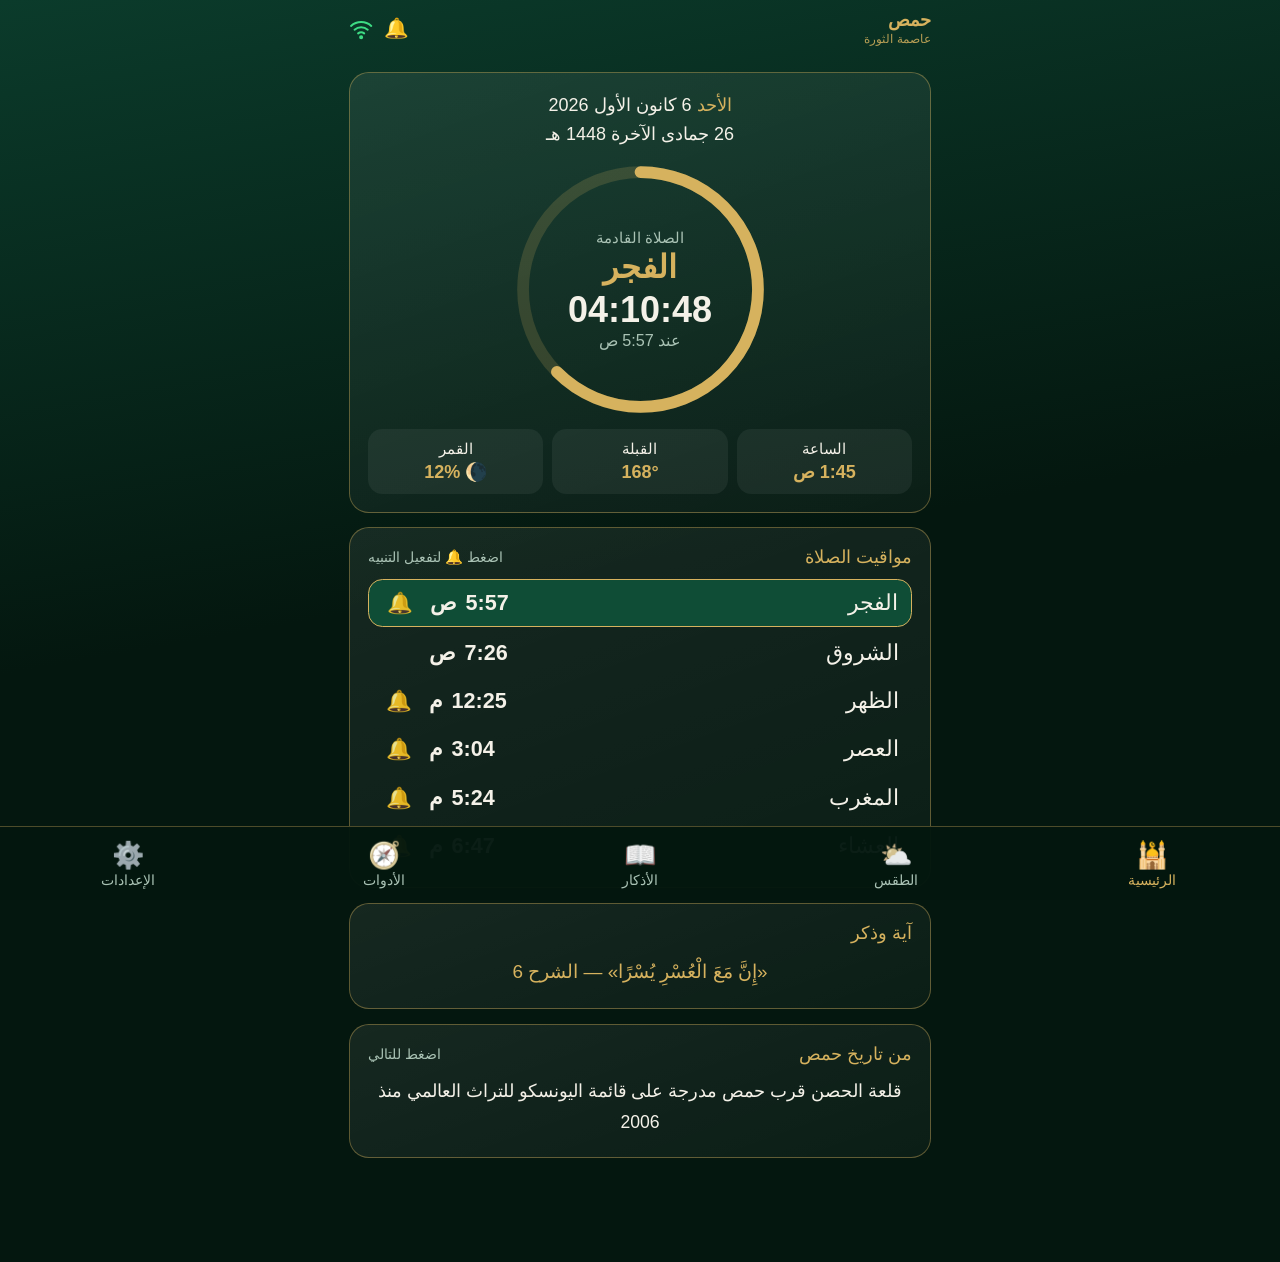
==== index.html @ 890bbd37 "3.3.0: update.json and web version label [skip ci]" ====
<!DOCTYPE html>
<html lang="ar" dir="rtl">
<head>
<meta charset="utf-8">
<meta name="viewport" content="width=device-width, initial-scale=1, maximum-scale=1, user-scalable=no">
<title>مواقيت الصلاة سوريا</title>
<script>(function(){try{var s=null;try{if(window.App)s=App.get()}catch(e){}if(!s||s==="{}")s=localStorage.getItem("cfg");var o=s?JSON.parse(s):{},r=document.documentElement;if(o.th==="light")r.setAttribute("data-th","light");if(o.fs)r.style.setProperty("--fs",o.fs/100)}catch(e){}})()</script>
<style>

@font-face{font-family:"GoogleSans";font-style:normal;font-weight:100;font-display:block;src:url("fonts/GoogleSans-Regular.woff2") format("woff2"),url("fonts/GoogleSans-Regular.ttf") format("truetype")}
@font-face{font-family:"GoogleSans";font-style:normal;font-weight:200;font-display:block;src:url("fonts/GoogleSans-Bold.woff2") format("woff2"),url("fonts/GoogleSans-Bold.ttf") format("truetype")}
:root{--gold:#d6b25e;--red:#ce1126;--w:#f4f1e8;--mut:#a9c2b4;--g:#0f4d36;color-scheme:dark;
 --gr:214,178,94;--mr:169,194,180;--ov:255,255,255;--ong:#04170f;--warn:#ff9a8a;
 --bg0:#04170f;--bgi:linear-gradient(170deg,#0b3b2b,#04170f 60%);
 --cardbg:linear-gradient(160deg,rgba(255,255,255,.075),rgba(255,255,255,.03));
 --bar:rgba(4,23,15,.97);--selbg:#0b3b2b;--spcbg:linear-gradient(160deg,#0f4d36,#04170f);
 --tsb:radial-gradient(circle,#15664a,#0f4d36);--tsba:radial-gradient(circle,#1b7a58,#15664a);--tsbc:#f4f1e8}
/* الوضع النهاري: ألوان فاتحة وزاهية */
:root[data-th="light"]{--gold:#a46a00;--w:#173a2c;--mut:#4c6b5c;--g:#c9efd9;color-scheme:light;
 --gr:164,106,0;--mr:76,107,92;--ov:23,110,70;--ong:#fff;--warn:#c0392b;
 --bg0:#f1fbf5;--bgi:linear-gradient(170deg,#d9f4e5,#fff7e0 70%);
 --cardbg:linear-gradient(160deg,#ffffff,#f1fbf5);
 --bar:rgba(255,255,255,.97);--selbg:#ffffff;--spcbg:linear-gradient(160deg,#ffffff,#e2f6ea);
 --tsb:radial-gradient(circle,#34b583,#1f9468);--tsba:radial-gradient(circle,#3fc790,#34b583);--tsbc:#fff}
:root[data-th="light"] .card{box-shadow:0 2px 10px rgba(23,90,60,.1)}
:root[data-th="light"] .card::before{opacity:.08}
:root[data-th="light"] .sw i:after{box-shadow:0 1px 3px rgba(0,0,0,.3)}
:root[data-th="light"] .p.on{border-color:rgba(var(--gr),.7)}
*{box-sizing:border-box;margin:0;padding:0;-webkit-tap-highlight-color:transparent}
html{font-size:calc(clamp(14px,4.1vw,18px)*var(--fs,1))}
body{min-height:100vh;color:var(--w);font-family:"GoogleSans","Noto Naskh Arabic","Noto Sans Arabic",Roboto,Arial,sans-serif;font-variant-ligatures:normal;text-rendering:optimizeLegibility;background:var(--bg0) var(--bgi) fixed;-webkit-user-select:none;user-select:none}
button,select{font:inherit;color:inherit}
#app{padding:0 .85rem 5.8rem;max-width:34rem;margin:0 auto}
.tab{display:none}.tab.on{display:block}
.top{position:relative;display:flex;align-items:center;justify-content:space-between;height:3.2rem}
.top h1{font-size:1.15rem;color:var(--gold);font-weight:700}
#cty{display:flex;flex-direction:column;line-height:1.1;font-size:1rem}#cty small{font-size:.68rem;font-weight:400;opacity:.85;margin-top:.1rem}
.top .ic{display:flex;align-items:center;gap:.6rem;font-size:1.1rem}
#eg{position:absolute;left:50%;top:.45rem;height:2.2rem;transform:translateX(-50%);opacity:.65}
#nw{width:1.35rem;height:1.35rem;color:#3ddc84;fill:none;stroke:currentColor;stroke-width:2;stroke-linecap:round}
#nw.off{color:#e04b4b}#sl{display:none}#nw.off #sl{display:block}
.card{position:relative;overflow:hidden;background:var(--cardbg);border:1px solid rgba(var(--gr),.4);border-radius:1.1rem;padding:1rem;margin-top:.8rem}
.card::before{content:"";position:absolute;inset:0;background:center/auto 100% no-repeat;pointer-events:none;opacity:.12}
.card>*{position:relative}
.bt::before{background-image:url(tower.webp);background-position:right bottom}
.bm::before{background-image:url(mosque.webp);background-size:contain;opacity:.1}
.bp::before{background-image:url(map.webp);opacity:.1}
.h{font-size:1.02rem;color:var(--gold);margin-bottom:.6rem;display:flex;justify-content:space-between;align-items:center}
.h small{color:var(--mut);font-size:.8rem}
.mut{color:var(--mut)}
/* حركة: انتقال ناعم بين التبويبات + نبضة الحلقة قرب الأذان */
.tab.on{animation:tabin .28s ease-out}
@keyframes tabin{from{opacity:0;transform:translateY(8px)}to{opacity:1;transform:none}}
.ring .pg{transition:stroke-dashoffset 1s linear,stroke .4s}
.ring.soon svg{animation:rpulse 2.4s ease-in-out infinite}
.ring.soon.fast svg{animation-duration:1s}
.ring.soon .rc .c{animation:cpulse 2.4s ease-in-out infinite}
.ring.soon.fast .rc .c{animation-duration:1s}
@keyframes rpulse{0%,100%{filter:drop-shadow(0 0 0 rgba(var(--gr),0))}50%{filter:drop-shadow(0 0 9px rgba(var(--gr),.75))}}
@keyframes cpulse{0%,100%{transform:scale(1)}50%{transform:scale(1.045)}}
@media (prefers-reduced-motion:reduce){.tab.on,.ring.soon svg,.ring.soon .rc .c{animation:none}.ring .pg{transition:none}}
/* hero */
.dt{text-align:center;font-size:1rem;line-height:1.6}.dt span{color:var(--gold)}
.ring{position:relative;width:14.5rem;height:14.5rem;margin:.6rem auto .2rem}
.ring svg{width:100%;height:100%;transform:rotate(-90deg)}
.ring circle{fill:none;stroke-width:9}
.ring .tr{stroke:rgba(var(--gr),.18)}.ring .pg{stroke:var(--gold);stroke-linecap:round}
.rc{position:absolute;inset:0;display:flex;flex-direction:column;align-items:center;justify-content:center;text-align:center}
.rc .l{font-size:.85rem;color:var(--mut)}.rc .n{font-size:1.75rem;color:var(--gold);font-weight:700;line-height:1.3}
.rc .c{font-size:2rem;font-weight:700;direction:ltr;line-height:1.2}.rc .t{font-size:.9rem;color:var(--mut)}
.rnote{display:none;text-align:center;color:var(--warn);font-size:.95rem;margin:.1rem 0 .4rem;line-height:1.6}
.chips{display:flex;gap:.5rem;margin-top:.5rem}
.chip{flex:1;text-align:center;background:rgba(var(--ov),.06);border-radius:.8rem;padding:.5rem .2rem;font-size:.85rem;line-height:1.4}
.chip b{display:block;font-size:1rem;color:var(--gold)}
/* prayers */
.p{display:flex;align-items:center;justify-content:space-between;padding:.55rem .7rem;border-radius:.8rem;font-size:1.2rem}
.p+.p{margin-top:.15rem}
.p.on{background:var(--g);border:1px solid var(--gold)}
.p.sel{box-shadow:inset 0 0 0 2px var(--gold);background:var(--g)}
.p .nm small{font-size:.72rem;color:var(--mut);margin-inline-start:.4rem}
.p .nm em b{font-weight:700}.p .nm em{font-style:normal;font-weight:400;font-size:.72rem;background:rgba(var(--gr),.2);color:var(--gold);border-radius:.5rem;padding:.05rem .4rem;margin-inline-start:.4rem;direction:ltr;display:inline-block}
.rt{display:flex;align-items:center;gap:.7rem}
.tm{display:flex;align-items:baseline;gap:.45rem;direction:ltr;font-weight:700}
.tm i{font-style:normal;font-weight:400;font-size:.8rem;color:var(--mut)}
.bl{background:none;border:0;font-size:1.15rem;width:2rem;opacity:.9}
.bl.off{opacity:.35;filter:grayscale(1)}
.vs{font-size:1.05rem;line-height:1.9;text-align:center;color:var(--gold)}
.fx{font-size:.98rem;line-height:1.8;text-align:center}
.btn{background:rgba(var(--gr),.16);border:1px solid rgba(var(--gr),.5);color:var(--gold);border-radius:.8rem;padding:.55rem 1rem;font-size:.95rem}
.btn:active{background:rgba(var(--gr),.35)}
.row{display:flex;gap:.5rem;flex-wrap:wrap;justify-content:center;margin-top:.6rem}
/* weather */
.wt{text-align:center}.wt .ic{font-size:3.6rem;line-height:1.1}.wt .t{font-size:3.8rem;font-weight:700;direction:ltr;line-height:1.1}.wt .d{font-size:1.3rem}
.wt .m{color:var(--mut);font-size:.95rem;line-height:1.8;margin-top:.3rem}
.fr{display:flex;align-items:center;justify-content:space-between;padding:.5rem .3rem;font-size:1.05rem}
.fr+.fr{border-top:1px solid rgba(var(--gr),.18)}
.fr u{text-decoration:none;font-size:1.5rem}.fr .hl{direction:ltr;display:flex;gap:.6rem}.fr s{text-decoration:none;color:var(--mut)}.fr .rn{font-size:.8rem;color:var(--mut);width:3rem;text-align:center}
/* tools */
.cp{position:relative;width:15rem;height:15rem;margin:.4rem auto}
.cp svg{width:100%;height:100%}
#dial,#ndl{transform-origin:100px 100px}
.tsb{display:block;margin:.5rem auto;width:11rem;height:11rem;border-radius:50%;border:2px solid var(--gold);background:var(--tsb);font-size:3.4rem;font-weight:700;color:var(--tsbc)}
.tsb:active{transform:scale(.97);background:var(--tsba)}
.chp{border:1px solid rgba(var(--gr),.4);background:rgba(var(--ov),.05);border-radius:2rem;padding:.3rem .8rem;font-size:.85rem;color:var(--mut)}
.tin{width:100%;box-sizing:border-box;background:rgba(var(--ov),.07);border:1px solid rgba(var(--gr),.5);border-radius:.8rem;padding:.6rem .8rem;color:var(--tx,inherit);font-size:1rem;font-family:inherit}
.dgrid{display:grid;grid-template-columns:1fr auto;gap:.35rem .8rem;margin-top:.6rem}.dgrid b{font-weight:600;text-align:left;direction:rtl;unicode-bidi:isolate}.dgrid .z{color:var(--mut)}
.chp.on{background:var(--gold);color:var(--ong);font-weight:700}
.ev{display:flex;justify-content:space-between;padding:.5rem 0;font-size:1rem}.ev+.ev{border-top:1px solid rgba(var(--gr),.18)}.ev b{color:var(--gold)}
/* settings */
.sr{display:flex;align-items:center;justify-content:space-between;padding:.55rem 0;font-size:1.05rem}
.sr+.sr{border-top:1px solid rgba(var(--gr),.18)}
.sr small{display:block;color:var(--mut);font-size:.75rem}
select{background:var(--selbg);border:1px solid rgba(var(--gr),.5);border-radius:.7rem;padding:.45rem .6rem;font-size:.95rem;max-width:12rem}
.sw{position:relative;width:3rem;height:1.7rem;flex:none}.sw input{display:none}
.sw i{position:absolute;inset:0;background:rgba(var(--ov),.18);border-radius:2rem;transition:background .2s}
.sw i:after{content:"";position:absolute;top:.2rem;right:.2rem;width:1.3rem;height:1.3rem;border-radius:50%;background:#fff;transition:transform .2s}
.sw input:checked+i{background:var(--g);box-shadow:0 0 0 1px var(--gold)}
.sw input:checked+i:after{transform:translateX(-1.3rem);background:var(--gold)}
.sp{display:flex;align-items:center;gap:.5rem;direction:ltr}
.sp button{width:2.5rem;height:2.5rem;border-radius:50%;border:1px solid var(--gold);background:rgba(var(--gr),.14);color:var(--gold);font-size:1.4rem;line-height:1}
.sp button:active{background:rgba(var(--gr),.4)}
.sp span{min-width:4rem;display:flex;justify-content:center;align-items:baseline;gap:.3rem;font-weight:700;font-size:1.1rem}.sp span i{font-style:normal;font-weight:700;font-size:.9rem;color:var(--mut)}
.tbtns{display:flex;gap:.4rem}.tbtns button{padding:.45rem .8rem;border-radius:.7rem;border:1px solid var(--gold);background:rgba(var(--gr),.14);color:var(--gold);font-size:.85rem;font-family:inherit}.tbtns button:active{background:rgba(var(--gr),.4)}
.sp span.z{color:var(--mut);font-weight:400}
.seg{display:flex;border:1px solid rgba(var(--gr),.5);border-radius:.7rem;overflow:hidden}
.seg button{background:none;border:0;padding:.4rem .8rem;font-size:.85rem;color:var(--mut)}
.seg button.on{background:var(--gold);color:var(--ong);font-weight:700}
.note{font-size:.78rem;color:var(--mut);line-height:1.7;margin-top:.5rem}
.lnk{color:var(--gold);text-decoration:underline;padding:.3rem .5rem;font-weight:700;font-size:.9rem}
#spm{position:fixed;top:0;left:0;right:0;bottom:0;z-index:50;background:rgba(0,0,0,.8);display:none;align-items:center;justify-content:center;padding:1rem}
#spm.on{display:flex}
.spc{position:relative;background:var(--spcbg);border:1px solid var(--gold);border-radius:1.2rem;padding:1.2rem 1rem 1rem;max-width:23rem;width:100%;text-align:center;max-height:94vh;overflow:auto}
.spc img{width:100%;border-radius:.9rem;display:block;margin:.5rem auto .8rem}
.spc p{font-size:1.1rem;line-height:1.9;color:var(--w)}
.spx{position:absolute;top:.3rem;left:.5rem;background:none;border:0;color:var(--mut);font-size:1.8rem;line-height:1;padding:.3rem .6rem}
/* adhkar */
.adr{display:flex;gap:.6rem}
.adb{flex:1;display:flex;flex-direction:column;align-items:center;gap:.2rem;padding:.85rem .3rem;border-radius:1rem;border:1px solid rgba(var(--gr),.5);background:linear-gradient(160deg,rgba(var(--gr),.2),rgba(var(--gr),.06));color:var(--gold);font-size:1.05rem;font-weight:700}
.adb b{font-size:1.9rem;font-weight:400;line-height:1.2}
.adb small{font-size:.72rem;color:var(--mut);font-weight:400}
.adb:active{background:rgba(var(--gr),.38)}
.adg{display:grid;grid-template-columns:1fr 1fr;gap:.6rem}
.adg .adb{padding:.7rem .3rem;font-size:.98rem;line-height:1.4;text-align:center}
.adg .adb b{font-size:1.6rem}
#adk{position:fixed;top:0;left:0;right:0;bottom:0;z-index:40;display:none;overflow-y:auto;-webkit-overflow-scrolling:touch;background:var(--bg0) var(--bgi) fixed}
#adk.on{display:block}
.hcg{display:grid;grid-template-columns:repeat(7,1fr);gap:.25rem;text-align:center}.hcg>span{font-size:.7rem;color:var(--mut);padding:.15rem 0}
.hcg .d{padding:.3rem 0;border-radius:.6rem;background:rgba(var(--ov),.05);position:relative}.hcg .d b{display:block;font-size:1rem}.hcg .d small{font-size:.6rem;color:var(--mut)}
.hcg .d.w{border:1px solid rgba(var(--gr),.7)}.hcg .d.v{color:var(--gold)}.hcg .d.t{background:var(--gold);color:var(--ong)}.hcg .d.t small,.hcg .d.t b{color:var(--ong)}.hcg .d.e::after{content:"";position:absolute;top:3px;left:3px;width:5px;height:5px;border-radius:50%;background:var(--gold)}.hcg .d.t.e::after{background:var(--ong)}
.hev{display:flex;justify-content:space-between;padding:.35rem 0;border-bottom:1px solid rgba(var(--gr),.15);font-size:.92rem}.hev span:last-child{color:var(--mut)}
.stp{display:flex;gap:.7rem;padding:.7rem 0;border-bottom:1px solid rgba(var(--gr),.18)}.stp>i{flex:none;font-style:normal;width:1.8rem;height:1.8rem;border-radius:50%;background:var(--gold);color:var(--ong);font-weight:700;text-align:center;line-height:1.8rem;font-size:.9rem}.stp b{display:block;color:var(--gold);margin-bottom:.2rem}.stp div{font-size:.95rem;line-height:1.9;white-space:pre-line}.stp.dq>i{display:none}
.nmg{display:grid;grid-template-columns:1fr 1fr;gap:.6rem}.nm1{position:relative;border:1px solid rgba(var(--gr),.5);border-radius:1rem;padding:1.3rem .4rem .7rem;text-align:center;background:linear-gradient(160deg,rgba(var(--gr),.24),rgba(var(--ov),.03));box-shadow:inset 0 0 0 3px rgba(var(--ov),.03)}
.nm1 i{position:absolute;top:.4rem;right:.5rem;font-style:normal;font-size:.68rem;color:var(--mut);border:1px solid rgba(var(--gr),.5);border-radius:50%;width:1.5rem;height:1.5rem;line-height:1.4rem}
.nm1 b{display:block;font-size:1.65rem;color:var(--gold);line-height:1.7;font-weight:700}.nm1 small{font-size:.74rem;color:var(--mut);line-height:1.7;display:block}
.nm1.big{grid-column:1/3;padding:1.4rem .8rem 1rem;border-color:var(--gold)}.nm1.big b{font-size:2.5rem}.nm1.big small{font-size:.85rem}.nm1.big em{display:block;font-style:normal;color:var(--gold);font-size:.78rem;margin-bottom:.2rem}
.khp{height:.7rem;border-radius:1rem;background:rgba(var(--gr),.2);overflow:hidden;margin:.5rem 0}.khp i{display:block;height:100%;background:var(--gold);transition:width .3s}
.kst{display:flex;justify-content:space-around;text-align:center;margin:.5rem 0}.kst b{display:block;font-size:1.5rem;color:var(--gold)}.kst small{color:var(--mut);font-size:.75rem}
.qdr{display:flex;align-items:center;gap:.5rem;padding:.55rem 0;border-bottom:1px solid rgba(var(--gr),.15)}.qdr>span{flex:1;font-size:1.02rem}.qdr b{min-width:3rem;text-align:center;font-size:1.4rem;color:var(--gold)}
.qdr button{border:1px solid rgba(var(--gr),.5);background:rgba(var(--gr),.14);color:var(--gold);border-radius:.7rem;padding:.35rem .7rem;font-size:.9rem}
#tl{position:fixed;top:0;left:0;right:0;bottom:0;z-index:41;display:none;overflow-y:auto;-webkit-overflow-scrolling:touch;background:var(--bg0) var(--bgi) fixed}#tl.on{display:block}#tlb{padding:0 .85rem 2rem;max-width:34rem;margin:0 auto}#tlb .card{margin-top:.4rem}#tlb #c_ts{min-height:calc(100vh - 6.5rem);display:flex;flex-direction:column}#tlb #c_ts .tsb{margin-top:auto;margin-bottom:.8rem;width:13rem;height:13rem}#tlb .card>.h{display:none}#tlb #dtd{display:inline-block}.tld{display:flex;justify-content:flex-end;margin-bottom:.5rem}
.ahd{position:sticky;top:0;z-index:3;background:var(--bar);border-bottom:1px solid rgba(var(--gr),.35)}
.ahr{display:flex;align-items:center;justify-content:space-between;height:3.2rem;max-width:34rem;margin:0 auto;padding:0 .85rem}
.ahr h1{font-size:1.15rem;color:var(--gold);font-weight:700}
.ahr .ctl{display:flex;align-items:center;gap:.5rem}
.ahr .ax{background:none;border:0;color:var(--mut);font-size:1.8rem;line-height:1;padding:.1rem .4rem}
.apb{height:3px;background:rgba(var(--gr),.18)}.apb i{display:block;height:100%;width:0;background:var(--gold);transition:width .25s}
#adi{padding:0 .85rem 2rem;max-width:34rem;margin:0 auto}
.atm{font-size:.85rem;color:var(--mut);line-height:1.8;text-align:center}
.ad .h{margin-bottom:.5rem}
.at{font-size:1.2rem;line-height:2.15;text-align:center;white-space:pre-line}
.at.q{color:var(--gold)}
.af{font-size:.82rem;color:var(--mut);line-height:1.8;text-align:center;margin-top:.7rem}
.as{font-size:.74rem;color:rgba(var(--mr),.75);text-align:center;margin-top:.2rem;line-height:1.6}
.ac{display:flex;align-items:center;justify-content:center;gap:.6rem;margin:.9rem auto 0;min-width:11rem;padding:.5rem 1.2rem;border-radius:2rem;border:1px solid var(--gold);background:rgba(var(--gr),.16);color:var(--gold);font-size:.9rem}
.ac b{font-size:1.4rem;line-height:1}
.ac:active{background:rgba(var(--gr),.4)}
.ad.done{opacity:.6}
.ad.done .ac{background:var(--g);color:var(--w);font-weight:700}
/* nav */
nav{position:fixed;bottom:0;left:0;right:0;display:flex;height:4.1rem;background:var(--bar);border-top:1px solid rgba(var(--gr),.35)}
nav button{flex:1;background:none;border:0;color:var(--mut);display:flex;flex-direction:column;align-items:center;justify-content:center;gap:.05rem;font-size:.78rem}
nav button b{font-size:1.45rem;font-weight:400;filter:grayscale(.7)}
nav button.on{color:var(--gold)}nav button.on b{filter:none}
.hcg .d.sl,.hcg .d.sl.t{background:rgba(var(--gr),.55);border:2px solid var(--gold);color:var(--w)}
.hcg .d.sl b,.hcg .d.sl.t b{color:var(--w)}.hcg .d.sl small,.hcg .d.sl.t small{color:var(--gold)}
.hcg .d.sl::before{content:"✓";position:absolute;top:1px;right:3px;font-size:.6rem;color:var(--gold)}
.hcg .d.off{opacity:.3}
.hcg .d.r:not(.t){background:rgba(52,211,153,.17);box-shadow:inset 0 0 0 1px rgba(110,231,183,.4)}
.hcg .d.r2:not(.t){background:rgba(214,178,94,.2);box-shadow:inset 0 0 0 1px rgba(214,178,94,.6)}
.hcg .d.r:not(.t) b{color:#c9f5de}.hcg .d.r:not(.t) small{color:#8fd8b3}
.hcg .d.r2:not(.t) b{color:#f1dd9f}.hcg .d.r2:not(.t) small{color:#cfb069}
.hcg .d.r.v:not(.t) b{color:var(--gold)}
:root[data-th="light"] .hcg .d.r:not(.t){background:rgba(16,150,100,.14);box-shadow:inset 0 0 0 1px rgba(16,150,100,.38)}
:root[data-th="light"] .hcg .d.r2:not(.t){background:rgba(164,106,0,.15);box-shadow:inset 0 0 0 1px rgba(164,106,0,.5)}
:root[data-th="light"] .hcg .d.r:not(.t) b{color:#0b5a3b}:root[data-th="light"] .hcg .d.r:not(.t) small{color:#2a7d5b}
:root[data-th="light"] .hcg .d.r2:not(.t) b{color:#6b4500}:root[data-th="light"] .hcg .d.r2:not(.t) small{color:#946500}
</style>
</head>
<body>
<div id="app">

<!-- الرئيسية -->
<section class="tab on" id="t0">
  <div class="top"><h1 id="cty"><span>حمص</span><small>عاصمة الثورة</small></h1><img id="eg" src="eagle.png" alt=""><div class="ic"><span id="bell">🔔</span><svg id="nw" viewBox="0 0 24 24"><path d="M2 8.8a15 15 0 0 1 20 0"/><path d="M5.5 12.5a10 10 0 0 1 13 0"/><path d="M9 16.2a5 5 0 0 1 6 0"/><circle cx="12" cy="20" r="1" fill="currentColor"/><line id="sl" x1="3" y1="3" x2="21" y2="21"/></svg></div></div>
  <div class="card bt">
    <div class="dt" id="dates"></div>
    <div class="ring"><svg viewBox="0 0 200 200"><circle class="tr" cx="100" cy="100" r="90"/><circle class="pg" id="pg" cx="100" cy="100" r="90" stroke-dasharray="565.5" stroke-dashoffset="565.5"/></svg>
      <div class="rc"><div class="l" id="rl">الصلاة القادمة</div><div class="n" id="rn">--</div><div class="c" id="rcnt">--:--:--</div><div class="t" id="rt"></div></div></div>
    <div class="chips"><div class="chip">الساعة<b id="clk">--</b></div><div class="chip">القبلة<b id="qbc">--°</b></div><div class="chip">القمر<b id="mn">--</b></div></div>
  </div>
  <div class="card bm"><div class="h"><span>مواقيت الصلاة</span><small>اضغط 🔔 لتفعيل التنبيه</small></div><div id="pl"></div></div>
  <div class="card"><div class="h"><span>آية وذكر</span></div><div class="vs" id="vs"></div></div>
  <div class="card" id="fxc"><div class="h"><span>من تاريخ حمص</span><small>اضغط للتالي</small></div><div class="fx" id="fx"></div></div>
</section>

<!-- الطقس -->
<section class="tab" id="t1">
  <div class="top"><h1 id="cty2">الطقس</h1><img src="eagle.png" alt="" style="position:absolute;left:50%;top:.45rem;height:2.2rem;transform:translateX(-50%);opacity:.65"></div>
  <div class="card bp wt">
    <div class="mut" id="wtag">جارٍ التحميل…</div><div class="ic" id="wi"></div><div class="t" id="wt"></div><div class="d" id="wd"></div><div class="m" id="wm"></div>
    <div class="row"><button class="btn" id="wr">تحديث</button></div>
  </div>
  <div class="card"><div class="h"><span>الأيام القادمة</span></div><div id="fc" class="mut" style="text-align:center">يتطلب اتصالاً بالإنترنت</div></div>
  <div class="card"><div class="h"><span>الشمس والقمر</span></div><div id="sun"></div></div>
</section>

<!-- الأذكار -->
<section class="tab" id="tadk">
  <div class="top"><h1>الأذكار</h1><img src="eagle.png" alt="" style="position:absolute;left:50%;top:.45rem;height:2.2rem;transform:translateX(-50%);opacity:.65"></div>
  <div class="card bm"><div class="h"><span>الصباح والمساء</span><small>من حصن المسلم</small></div>
    <div class="adr"><button class="adb" data-m="m"><b>☀️</b>أذكار الصباح<small>بعد الفجر حتى الشروق<h5>(يمتد حتى الزوال)</h5></small></button><button class="adb" data-m="e"><b>🌙</b>أذكار المساء<small>بعد العصر حتى الغروب <h5>(يمتد حتى منتصف الليل)</h5></small></button></div></div>
  <div class="card"><div class="h"><span>أذكار وأدعية يومية</span><small>من حصن المسلم</small></div><div class="adg" id="adg"></div></div>
</section>

<!-- الأدوات -->
<section class="tab" id="t2">
  <div class="top"><h1>الأدوات</h1><img src="eagle.png" alt="" style="position:absolute;left:50%;top:.45rem;height:2.2rem;transform:translateX(-50%);opacity:.65"></div>
  <div class="adg" id="tlg" style="margin-top:.8rem"><button class="adb" data-tl="c_qb"><b>🧭</b>بوصلة القبلة<small>اتجاه الكعبة</small></button><button class="adb" data-tl="c_ts"><b>📿</b>المسبحة<small>عدّاد التسبيح</small></button><button class="adb" data-tl="c_hc"><b>🌙</b>التقويم الهجري<small>الشهر بالتاريخين</small></button><button class="adb" data-tl="c_dt"><b>📅</b>الذهاب إلى تاريخ<small>أوقات أي يوم</small></button><button class="adb" data-tl="c_kh"><b>📖</b>ختمة القرآن<small>تتبّع وردك اليومي</small></button><button class="adb" data-tl="c_as"><b>✨</b>أسماء الله الحسنى<small>٩٩ اسماً بمعانيها</small></button><button class="adb" data-tl="c_qd"><b>🕌</b>قضاء الفوائت<small>عدّاد الصلوات الفائتة</small></button><button class="adb" data-tl="c_sq"><b>🌿</b>قضاء الصيام<small>الأيام التي عليّ قضاؤها</small></button><button class="adb" data-tl="c_hj"><b>🕋</b>الحج والعمرة<small>المناسك خطوة خطوة</small></button><button class="adb" data-tl="c_ev"><b>🗓️</b>المناسبات القادمة<small>تقريبي</small></button><button class="adb" data-tl="q" style="grid-column:1/3"><b>☪️</b>القرآن الكريم<small>قراءة من الإنترنت داخل التطبيق</small></button></div>
  <div id="tlh" style="display:none">
  <div class="card"><div class="h"><span>بوصلة القبلة</span><small id="qtx"></small></div>
    <div class="cp"><svg viewBox="0 0 200 200"><g id="dial"><circle cx="100" cy="100" r="94" style="fill:rgba(var(--ov),.04);stroke:var(--gold)" stroke-opacity=".5" stroke-width="2"/><g id="tk" style="stroke:var(--mut)" stroke-width="2"></g>
      <text x="100" y="28" fill="#ce1126" font-size="15" text-anchor="middle" font-weight="700">N</text><text x="178" y="106" style="fill:var(--mut)" font-size="13" text-anchor="middle">E</text><text x="100" y="187" style="fill:var(--mut)" font-size="13" text-anchor="middle">S</text><text x="22" y="106" style="fill:var(--mut)" font-size="13" text-anchor="middle">W</text></g>
      <g id="ndl"><line x1="100" y1="100" x2="100" y2="40" style="stroke:var(--gold)" stroke-width="4" stroke-linecap="round"/><polygon points="100,28 92,46 108,46" style="fill:var(--gold)"/><text x="100" y="22" font-size="20" text-anchor="middle">🕋</text></g><circle cx="100" cy="100" r="6" style="fill:var(--gold)"/></svg></div>
    <div class="note" style="text-align:center" id="qn">ضع الجوال أفقياً وبعيداً عن المعادن لدقة أفضل</div></div>
  <div class="card"><div class="h"><span>المسبحة</span></div>
    <div class="row" id="tkr" style="margin:0 0 .4rem"></div>
    <div id="tadd" style="display:none;margin:0 0 .5rem"><input class="tin" id="tni" maxlength="60" placeholder="اكتب الذكر…"><div class="row" style="margin-top:.4rem"><button class="btn" id="tns">حفظ</button><button class="btn" id="tnc">إلغاء</button></div></div>
    <div class="row"><button class="btn" id="tna">＋ إضافة ذكر</button><button class="btn" id="tnd" style="display:none">🗑 حذف هذا الذكر</button></div>
    <div class="sr"><span>مسبحة عائمة<small>دائرة فوق كل التطبيقات، كل ضغطة = +1 (اسحبها لتحريكها)</small></span><label class="sw"><input type="checkbox" id="tfl"><i></i></label></div>
    <div class="row" style="margin-top:.4rem"><button class="btn" id="tt">الهدف: 33</button><button class="btn" id="tz">تصفير</button><button class="btn" id="tv">تجربة الاهتزاز</button></div>
    <div id="tcy" style="text-align:center;color:var(--gold);font-size:1.05rem;min-height:1.6rem;margin-top:.6rem"></div>
    <button class="tsb" id="tb">0</button></div>
  <div class="card"><div class="h"><span>الذهاب إلى تاريخ</span><button class="btn" id="dtd" style="padding:.25rem .7rem;font-size:.8rem">اليوم</button></div>
    <input class="tin" type="date" id="dti" style="text-align:center">
    <div class="row" style="margin-top:.5rem"><button class="btn" id="dtp">‹ اليوم السابق</button><button class="btn" id="dtn">اليوم التالي ›</button></div>
    <div id="dto" style="margin-top:.6rem"></div></div>
  <div class="card"><div class="h"><span>المناسبات القادمة</span><small>تقريبي</small></div><div id="evs"></div></div>
  <div class="card" id="c_hc"><div class="h"><span>التقويم الهجري</span></div>
    <div class="row" style="justify-content:space-between;align-items:center"><button class="btn" id="hcn">›</button><div style="text-align:center"><b id="hct" style="color:var(--gold);font-size:1.1rem"></b><div class="mut" id="hcg" style="font-size:.78rem"></div></div><button class="btn" id="hcp">‹</button></div>
    <div class="hcg" id="hcw" style="margin-top:.6rem"></div><div class="hcg" id="hcd" style="margin-top:.25rem"></div>
    <div class="row" style="margin-top:.6rem"><button class="btn" id="hcT">الشهر الحالي</button></div>
    <div id="hce" style="margin-top:.6rem"></div><div class="note">حسب تقويم أم القرى؛ قد يختلف يوماً عن رؤية الهلال المحلية.</div></div>
  <div class="card" id="c_kh"><div class="h"><span>ختمة القرآن</span></div><div id="khb"></div></div>
  <div class="card" id="c_as"><div class="h"><span>أسماء الله الحسنى</span></div><div id="asb"></div></div>
  <div class="card" id="c_sq"><div class="h"><span>قضاء الصيام</span></div><div id="sqb"></div></div>
  <div class="card" id="c_hj"><div class="h"><span>الحج والعمرة</span></div><div class="seg" id="hjs" style="display:flex;margin-bottom:.7rem"><button data-k="umra" class="on" style="flex:1">العمرة</button><button data-k="hajj" style="flex:1">الحج</button><button data-k="ihram" style="flex:1">الإحرام</button><button data-k="dua" style="flex:1">الأدعية</button></div><div id="hjb"></div><div class="note">للاسترشاد فقط؛ تختلف بعض التفاصيل بين المذاهب، فاسأل عالماً موثوقاً أو حملة الحج المعتمدة.</div></div>
  <div class="card" id="c_qd"><div class="h"><span>قضاء الفوائت</span></div><div id="qdb"></div></div>
  </div>
</section>

<!-- الإعدادات -->
<section class="tab" id="t3">
  <div class="top"><h1>الإعدادات</h1><img src="eagle.png" alt="" style="position:absolute;left:50%;top:.45rem;height:2.2rem;transform:translateX(-50%);opacity:.65"></div>
  <div class="adg" id="stg" style="margin-top:.8rem"><button class="adb" data-tl="c_s1"><b>⏱️</b>تعديل الدقائق<small>ضبط فرق كل صلاة</small></button><button class="adb" data-tl="c_s2"><b>🕌</b>مدة الإقامة<small>بعد الأذان</small></button><button class="adb" data-tl="c_s3"><b>🎨</b>المظهر والخط<small>ليلي / نهاري وحجم الخط</small></button><button class="adb" data-tl="c_s4"><b>📱</b>الشاشة الرئيسية<small>حجم خط الودجت</small></button><button class="adb" data-tl="c_s5"><b>🔔</b>التنبيهات<small>الأذان والتذكيرات والنغمة</small></button><button class="adb" data-tl="c_s6"><b>📍</b>الموقع والحساب<small>المدينة وطريقة الحساب</small></button></div>
  <div id="sth" style="display:none">
  <div class="card"><div class="h"><span>تعديل الدقائق</span><button class="btn" id="rs" style="padding:.25rem .7rem;font-size:.8rem">إعادة ضبط</button></div>
    <div id="adj"></div>
    <div class="note">اضغط على + أو − لزيادة أو نقصان الدقائق (يمكنك إبقاء الضغط للتكرار). التعديل يؤثر على العرض والعدّ التنازلي وتنبيه الأذان.</div></div>
  <div class="card"><div class="h"><span>مدة الإقامة بعد الأذان</span></div><div id="iqs"></div><div class="note">يبدأ عدّاد الإقامة تلقائياً عند دخول وقت كل صلاة. الافتراضي 15 دقيقة، والمغرب 5 دقائق.</div></div>
  <div class="card"><div class="h"><span>المظهر</span></div>
    <div class="sr"><span>شكل التطبيق<small>ليلي أو نهاري بألوان فاتحة</small></span><div class="seg" id="thseg"><button data-th="dark">🌙 ليلي</button><button data-th="light">☀️ نهاري</button></div></div>
    <div class="sr"><span>حجم الخط<small>لكل نصوص التطبيق</small></span><div class="sp"><button id="fsm">−</button><span id="fsv"></span><button id="fsp">+</button></div></div>
    <div class="note">حجم الخط من 80% إلى 140%. التغيير يظهر فوراً.</div></div>
  <div class="card"><div class="h"><span>حجم الخط على الشاشة الرئيسية</span></div>
    <div class="sr"><span>حجم النصوص<small>للودجت الخارجي على الشاشة الرئيسية</small></span><div class="sp"><button id="wfm">−</button><span id="wfv"></span><button id="wfp">+</button></div></div>
    <div class="note">اضغط + أو − لتكبير الخط أو تصغيره (من 70% إلى 150%). يتغيّر الودجت فوراً.</div></div>
  <div class="card"><div class="h"><span>التنبيهات</span></div>
    <div class="sr"><span>تنبيه عند دخول الصلاة<small>عند كل صلاة مفعّلة (صوت «الله أكبر»)</small></span><select id="en"><option value="0">إيقاف</option><option value="1">إشعار</option><option value="2">صوت وإشعار</option></select></div>
    <div class="sr"><span>تذكير قبل الأذان بـ 15 دقيقة</span><select id="pre"><option value="0">إيقاف</option><option value="1">إشعار</option><option value="2">صوت وإشعار</option></select></div>
    <div class="sr"><span>تذكير عند الإقامة</span><select id="iqr"><option value="0">إيقاف</option><option value="1">إشعار</option><option value="2">صوت وإشعار</option></select></div>
    <div class="sr"><span>تذكير أذكار الصباح<small>إشعار بعد الفجر بنصف ساعة</small></span><label class="sw"><input type="checkbox" id="rm"><i></i></label></div>
    <div class="sr"><span>تذكير صلاة الضحى<small>إشعار عند دخول وقت الضحى</small></span><label class="sw"><input type="checkbox" id="rd"><i></i></label></div>
    <div class="sr"><span>تذكير أذكار المساء<small>إشعار بعد العصر بعشرين دقيقة</small></span><label class="sw"><input type="checkbox" id="re"><i></i></label></div>
    <div class="sr"><span>تنبيه الثلث الأخير من الليل<small>إشعار عند بداية الثلث الأخير (وقت القيام والدعاء) — مُعطّل افتراضياً</small></span><label class="sw"><input type="checkbox" id="rln"><i></i></label></div>
    <div class="sr"><span>بداية الثلث الأخير<small>قبل الفجر بـ (٠ = تلقائي: ثلث الليل الحقيقي)</small></span><div class="sp"><button id="lbm">−</button><span id="lbv"></span><button id="lbp">+</button></div></div>
    <div class="sr" style="flex-wrap:wrap"><span>نغمة التنبيه<small id="tnm">الافتراضية</small></span><div class="tbtns"><button id="tpk">اختيار</button><button id="tts">تجربة</button><button id="tdf">الافتراضية</button></div></div>
    <div class="sr"><span>إشعار شاشة القفل<small>شريط بعدّاد الصلاة القادمة، يظهر على شاشة القفل وفي الإشعارات</small></span><label class="sw"><input type="checkbox" id="ln"><i></i></label></div>
    <div class="note">لإظهاره على شاشة القفل: إعدادات الجوال ← الإشعارات ← شاشة القفل ← إظهار كل المحتوى.</div>
    <div class="note">التنبيهات والتذكيرات تتبع تفعيل 🔔 لكل صلاة في القائمة الرئيسية.</div>
    <div class="row"><button class="btn" id="ts">تجربة الصوت</button><button class="btn" id="nt">تفعيل الإشعارات</button></div></div>
  <div class="card"><div class="h"><span>تذكيرات مستحبة</span></div>
    <div class="sr"><span>تذكير بالصيام المستحب<small>إشعار بعد إقامة العشاء ليلة يوم الصيام، ويظهر أيضاً في الودجت حتى أذان الفجر</small></span><label class="sw"><input type="checkbox" id="rfs"><i></i></label></div>
    <div id="rfsub">
      <div class="sr"><span>الاثنين والخميس</span><label class="sw"><input type="checkbox" id="rf1"><i></i></label></div>
      <div class="sr"><span>الأيام البيض<small>13 و14 و15 من الشهر الهجري</small></span><label class="sw"><input type="checkbox" id="rf2"><i></i></label></div>
      <div class="sr"><span>يوم عرفة</span><label class="sw"><input type="checkbox" id="rf3"><i></i></label></div>
      <div class="sr"><span>تاسوعاء وعاشوراء</span><label class="sw"><input type="checkbox" id="rf4"><i></i></label></div>
    </div>
    <div class="sr"><span>تذكير سورة الكهف يوم الجمعة<small>إشعار عند دخول وقت الضحى، ويظهر في الودجت طوال يوم الجمعة</small></span><label class="sw"><input type="checkbox" id="rfk"><i></i></label></div>
    <div class="sr"><span>تذكير قبل صلاة الجمعة<small>الغسل والتطيّب والتبكير والصلاة على النبي ﷺ — قبل الظهر بساعة</small></span><label class="sw"><input type="checkbox" id="rfg"><i></i></label></div>
    <div class="note">تُستثنى أيام قضاء الصيام التي حدّدتها (لها تذكيرها الخاص)، ولا تُحسب أيام رمضان والعيدين وأيام التشريق.</div></div>
  <div class="card"><div class="h"><span>الموقع وطريقة الحساب</span></div>
    <div class="sr"><span>المدينة</span><select id="city"></select></div>
    <div class="sr"><span>طريقة الحساب<small id="mtd"></small></span><select id="mt"></select></div>
    <div class="sr"><span>وقت العصر</span><div class="seg" id="asr"><button data-v="1">الجمهور</button><button data-v="2">الحنفي</button></div></div>
    <div class="note">توقيت سوريا ثابت GMT+3. بعد تغيير الطريقة يمكنك ضبط الفروق بالدقائق من الأعلى لتطابق تقويم الأوقاف.</div></div>
  </div>
  <div class="note" style="text-align:center;margin-top:1rem">مواقيت الصلاة سوريا · النسخة 3.3.0<br>من تطوير المهندس عبدالرحمن حوا · مجاني تماماً، ادعوا لي بالتوفيق 🤲🌹 · <span class="lnk" id="sup">الدعم</span></div>
</section>

</div>
<div id="spm"><div class="spc"><button class="spx" id="spx">×</button><img src="support.jpg" alt="QR"><p>إذا أعجبك التطبيق يمكنك دعمي لأستمر 🌹 .. وشكراً لك من القلب ♥️</p></div></div>
<div id="tl"><div class="ahd"><div class="ahr"><h1 id="tlt"></h1><div class="ctl"><button class="ax" id="tlx">×</button></div></div></div><div id="tlb"></div></div>
<div id="adk"><div class="ahd"><div class="ahr"><h1 id="adt"></h1><div class="ctl"><span class="mut" id="adp" style="font-size:.85rem"></span><button class="btn" id="adr" style="padding:.2rem .7rem;font-size:.8rem">إعادة</button><button class="ax" id="adx">×</button></div></div><div class="apb"><i id="apg"></i></div></div><div id="adi"></div></div>
<nav>
  <button class="on" data-t="0"><b>🕌</b>الرئيسية</button>
  <button data-t="1"><b>⛅</b>الطقس</button>
  <button data-t="2"><b>📖</b>الأذكار</button>
  <button data-t="3"><b>🧭</b>الأدوات</button>
  <button data-t="4"><b>⚙️</b>الإعدادات</button>
</nav>

<script src="adhkar.js"></script>
<script src="adhkar_more.js"></script>
<script src="names.js"></script>
<script src="hajj.js"></script>
<script>
(function(){
var TZ=3,R=Math.PI/180,$=function(i){return document.getElementById(i)};
var CITIES=[["حمص",34.7324,36.7137],["دمشق",33.5138,36.2765],["حلب",36.2021,37.1343],["اللاذقية",35.5317,35.7898],["حماة",35.1318,36.7578],["طرطوس",34.889,35.8866],["إدلب",35.9306,36.6339],["دير الزور",35.3359,40.1408],["الرقة",35.9528,39.0079],["درعا",32.6189,36.1021],["السويداء",32.709,36.5663],["القامشلي",37.0522,41.2314]];
var METHODS=[["رابطة العالم الإسلامي",18,17,0],["الهيئة المصرية",19.5,17.5,0],["جامعة كراتشي",18,18,0],["أم القرى",18.5,0,90]];
var MON=["كانون الثاني","شباط","آذار","نيسان","أيار","حزيران","تموز","آب","أيلول","تشرين الأول","تشرين الثاني","كانون الأول"];
var DAY=["الأحد","الاثنين","الثلاثاء","الأربعاء","الخميس","الجمعة","السبت"];
var HM=["محرم","صفر","ربيع الأول","ربيع الآخر","جمادى الأولى","جمادى الآخرة","رجب","شعبان","رمضان","شوال","ذو القعدة","ذو الحجة"];
var NAMES=["الفجر","الشروق","الظهر","العصر","المغرب","العشاء"];
var VERSES=["«أَلَا بِذِكْرِ اللَّهِ تَطْمَئِنُّ الْقُلُوبُ» — الرعد 28","«إِنَّ مَعَ الْعُسْرِ يُسْرًا» — الشرح 6","«وَمَن يَتَوَكَّلْ عَلَى اللَّهِ فَهُوَ حَسْبُهُ» — الطلاق 3","«فَاذْكُرُونِي أَذْكُرْكُمْ» — البقرة 152","«وَقُل رَّبِّ زِدْنِي عِلْمًا» — طه 114","«إِنَّ اللَّهَ مَعَ الصَّابِرِينَ» — البقرة 153","«وَرَحْمَتِي وَسِعَتْ كُلَّ شَيْءٍ» — الأعراف 156","«تبسّمك في وجه أخيك صدقة» — حديث شريف","«الكلمة الطيبة صدقة» — متفق عليه","سبحان الله وبحمده، سبحان الله العظيم","لا حول ولا قوة إلا بالله، كنز من كنوز الجنة","اللهم صلِّ وسلِّم على نبينا محمد"];
var FACTS=["حمص ثالث أكبر المدن السورية، وتقع على نهر العاصي","تقع حمص وسط سوريا على بُعد نحو 160 كم شمال دمشق","ترتفع حمص نحو 500 م عن سطح البحر، ومناخها متوسطي معتدل","كان اسمها القديم «إميسا»، وكانت مدينة مهمة في العصر الروماني","قلعة الحصن قرب حمص مدرجة على قائمة اليونسكو للتراث العالمي منذ 2006","جامع خالد بن الوليد من أشهر معالم حمص وأبرز مساجدها","كنيسة أم الزنار في حمص القديمة من أقدم كنائس سوريا","محافظة حمص أكبر محافظات سوريا مساحةً، وتضم مدينة تدمر الأثرية","تضم حمص جامعة حمص، إحدى الجامعات الحكومية السورية","بحيرة قطينة (بحيرة حمص) تقع جنوب غرب المدينة","«فتحة حمص» ممر طبيعي بين الجبال يسمح بوصول رياح البحر والأمطار للداخل","تُلقّب حمص بـ«أم الحجارة السوداء» نسبةً إلى حجارتها البازلتية","قريبة من وادي النصارى الذي يضم قلعة الحصن وقرى تاريخية","هذا التطبيق من تطوير المهندس عبدالرحمن حوا وهو مجاني تماماً، ادعوا لي بالتوفيق 🤲🌹"];
var EV={"1-1":"رأس السنة الهجرية","1-9":"يوم تاسوعاء","1-10":"يوم عاشوراء","3-12":"المولد النبوي","9-1":"أول شهر رمضان","10-1":"عيد الفطر","12-9":"يوم عرفة","12-10":"عيد الأضحى"};
var SLOG={0:"حمص عاصمة الثورة",9:"درعا مهد الثورة",8:"الرقة عروس الفرات",7:"دير الزور , دير العز والكرامة",6:"إدلب الخضراء",4:"حماة الأبيّة",1:"دمشق عاصمة الأمويين",2:"حلب الشهباء"};
var DK=["سبحان الله","الحمد لله","الله أكبر","لا إله إلا الله","أستغفر الله"];
/* ---------- الإعدادات ---------- */
var cfg;
function def(){return{city:0,mt:0,fa:18,ia:17,im:0,asr:1,adj:[0,0,0,0,0,0],on:[1,1,1,1,1,1],en:1,snd:1,pre:0,pres:1,iqr:0,iqs:1,ln:1,rm:1,re:1,rd:1,rl:0,lb:0,tone:"",toneName:"",wfs:100,th:"dark",fs:100,iq:[15,0,15,15,5,15],lat:34.7324,lng:36.7137,cn:"حمص",sqd:[],nfd:{},rfs:0,rf1:1,rf2:1,rf3:1,rf4:1,rfk:0,rfg:0}}
function loadCfg(){var o={},s=null;try{if(window.App)s=App.get()}catch(e){}if(!s||s==="{}"){try{s=localStorage.getItem("cfg")}catch(e){}}try{if(s)o=JSON.parse(s)}catch(e){}var d=def();for(var k in d)if(o[k]===undefined)o[k]=d[k];return o}
var svT;function saveCfg(now){var c=CITIES[cfg.city],m=METHODS[cfg.mt];cfg.lat=c[1];cfg.lng=c[2];cfg.cn=c[0];cfg.fa=m[1];cfg.ia=m[2];cfg.im=m[3];
 clearTimeout(svT);var go=function(){var s=JSON.stringify(cfg);try{localStorage.setItem("cfg",s)}catch(e){}try{if(window.App)App.save(s)}catch(e){}};if(now)go();else svT=setTimeout(go,350)}
function ls(k,v){try{if(v===undefined)return JSON.parse(localStorage.getItem(k));localStorage.setItem(k,JSON.stringify(v))}catch(e){}return null}
cfg=loadCfg();
/* ---------- الحساب ---------- */
var DDH=1,DMG=2; // احتياط الظهر +1 د، والمغرب +2 د (معايرة وزارة الأوقاف)
function pt(y,m,d){
 // حساب فلكي دقيق لموقع الشمس (معادلات NOAA) + معايرة على جدول وزارة الأوقاف لمدينة حمص
 var la=cfg.lat,ln=cfg.lng,D=Date.UTC(y,m,d,12)/864e5+2440587.5-2451545,T=D/36525;
 var L0=((280.46646+36000.76983*T+.0003032*T*T)%360+360)%360,M=(357.52911+35999.05029*T-.0001537*T*T)*R;
 var C=(1.914602-.004817*T-.000014*T*T)*Math.sin(M)+(.019993-.000101*T)*Math.sin(2*M)+.000289*Math.sin(3*M);
 var om=(125.04-1934.136*T)*R,lam=(L0+C-.00569-.00478*Math.sin(om))*R,ep=(23.439291-.0130042*T+.00256*Math.cos(om))*R;
 var dec=Math.asin(Math.sin(ep)*Math.sin(lam));
 var yy=Math.pow(Math.tan(ep/2),2),l0=L0*R,ec=.016708634-.000042037*T;
 var eq=4*(yy*Math.sin(2*l0)-2*ec*Math.sin(M)+4*ec*yy*Math.sin(M)*Math.cos(2*l0)-.5*yy*yy*Math.sin(4*l0)-1.25*ec*ec*Math.sin(2*M))/R/60;
 var noon=12+TZ-ln/15-eq;
 function h(a){return Math.acos((Math.sin(a*R)-Math.sin(la*R)*Math.sin(dec))/(Math.cos(la*R)*Math.cos(dec)))/R/15}
 var asr=Math.atan(1/(cfg.asr+Math.tan(Math.abs(la*R-dec))))/R,mg=noon+h(-.833)+DMG/60;
 return [noon-h(-cfg.fa),noon-h(-.833),noon+DDH/60,noon+h(asr),mg,cfg.im>0?mg+cfg.im/60:noon+h(-cfg.ia)];
}
function PT(y,m,d){return pt(y,m,d).map(function(v,i){return v+cfg.adj[i]/60})}
function z(n){return n<10?"0"+n:n}
function f(x){x=((x%24)+24)%24;var m=Math.round(x*60),H=Math.floor(m/60)%24,M=m%60,p=H>=12?"م":"ص";H=H%12||12;return "<b>"+p+"</b><b>"+H+":"+z(M)+"</b>"}
function f2(x){x=((x%24)+24)%24;var m=Math.round(x*60),H=Math.floor(m/60)%24,M=m%60;return(H%12||12)+":"+z(M)+(H>=12?" م":" ص")}
var HF;try{HF=new Intl.DateTimeFormat("en-u-ca-islamic-umalqura-nu-latn",{day:"numeric",month:"numeric",year:"numeric",timeZone:"UTC"})}catch(e){}
function hj(d){if(!HF)return null;var o={};try{HF.formatToParts(d).forEach(function(p){o[p.type]=+p.value})}catch(e){return null}return o.month?o:null}
function moon(){var jd=Date.now()/864e5+2440587.5,ph=((jd-2451550.1)/29.530588853)%1;if(ph<0)ph+=1;var i=Math.floor(ph*8+.5)%8;
 return{e:["🌑","🌒","🌓","🌔","🌕","🌖","🌗","🌘"][i],n:["محاق","هلال متزايد","تربيع أول","أحدب متزايد","بدر","أحدب متناقص","تربيع أخير","هلال متناقص"][i],p:Math.round((1-Math.cos(2*Math.PI*ph))/2*100)}}
function qibla(){var k1=21.4225*R,k2=39.8262*R,p1=cfg.lat*R,dl=k2-cfg.lng*R;return Math.round((Math.atan2(Math.sin(dl)*Math.cos(k1),Math.cos(p1)*Math.sin(k1)-Math.sin(p1)*Math.cos(k1)*Math.cos(dl))/R+360)%360)}
var isRam=false,fri=false,day0=-1,lastKey="",qb=0,sel=-1;
function nm(i,full){var s=(i===2&&fri)?"الجمعة":NAMES[i];if(full&&isRam){if(i===0)s+=" · الإمساك";if(i===4)s+=" · الإفطار"}return s}
/* ---------- الرئيسية ---------- */
function daily(n){
 var h=hj(n),Y=n.getUTCFullYear(),M=n.getUTCMonth(),Dd=n.getUTCDate();
 isRam=!!(h&&h.month===9);fri=n.getUTCDay()===5;qb=qibla();
 $("dates").innerHTML="<span>"+DAY[n.getUTCDay()]+"</span> "+Dd+" "+MON[M]+" "+Y+(h?"<br>"+h.day+" "+HM[h.month-1]+" "+h.year+" هـ":"");
 var mo=moon();$("mn").textContent=mo.e+" "+mo.p+"%";$("qbc").textContent=qb+"°";
 var doy=Math.floor((Date.UTC(Y,M,Dd)-Date.UTC(Y,0,0))/864e5);$("vs").style.whiteSpace="pre-line";lastV=-1;
 fxi=doy%FACTS.length;$("fx").textContent=FACTS[fxi];
 $("qtx").textContent=qb+"° من الشمال";
 events(n);sunmoon(n);draw();
}
var fxi=0,lastV=-1,MK=20,DH=20;$("fxc").onclick=function(){fxi=(fxi+1)%FACTS.length;$("fx").textContent=FACTS[fxi]};
function renderList(T,ni){
 var s="";for(var i=0;i<6;i++){var a=cfg.adj[i],sm=(isRam&&i===0)?"الإمساك":(isRam&&i===4)?"الإفطار":"";
  s+='<div class="p'+(i===ni?' on':'')+(i===sel?' sel':'')+'" data-i="'+i+'"><span class="nm">'+nm(i)+(sm?'<small>'+sm+'</small>':'')+(a?'<em>'+(a>0?"+":"")+a+'<b>د</b></em>':'')+'</span><span class="rt"><span class="tm">'+f(T[i])+'</span>'+
  (i===1?'<span style="width:2rem"></span>':'<button class="bl'+(cfg.on[i]?'':' off')+'" data-bell="'+i+'">🔔</button>')+'</span></div>'}
 $("pl").innerHTML=s}
function tick(){
 var n=new Date(Date.now()+TZ*36e5),Y=n.getUTCFullYear(),M=n.getUTCMonth(),Dd=n.getUTCDate(),H=n.getUTCHours(),Mi=n.getUTCMinutes(),S=n.getUTCSeconds();
 $("clk").textContent=((H%12)||12)+":"+z(Mi)+" "+(H>=12?"م":"ص");
 var dk=Y+"-"+M+"-"+Dd+"-"+cfg.city;if(dk!==tick.d){tick.d=dk;daily(n);lastKey=""}
 var nh=H+Mi/60+S/3600,T=PT(Y,M,Dd),ni=-1,i;
 for(i=0;i<6;i++){if(T[i]>nh){ni=i;break}}
 var tt,pv;if(ni<0){ni=0;tt=PT(Y,M,Dd+1)[0]+24;pv=T[5]}else{tt=T[ni];pv=ni>0?T[ni-1]:PT(Y,M,Dd-1)[5]-24}
 var lp=-1;for(i=5;i>=0;i--){if(i!==1&&T[i]<=nh){lp=i;break}}
 var since=lp>=0?Math.round((nh-T[lp])*60):999;
 var iqm=lp>=0?(cfg.iq[lp]||0):0,inIq=lp>=0&&iqm>0&&nh<T[lp]+iqm/60;
 var sr=T[1],mkE=sr+MK/60,dhE=T[2]-DH/60,dm=inIq?0:(nh>=sr&&nh<mkE)?1:(nh>=mkE&&nh<dhE)?2:(nh>=dhE&&nh<T[2])?3:0;
 if(inIq){tt=T[lp]+iqm/60;pv=T[lp];var rq=Math.max(0,Math.round((tt-nh)*3600));$("rl").textContent="الإقامة بعد";$("rn").textContent=nm(lp);$("rcnt").textContent=z(Math.floor(rq/60))+":"+z(rq%60);$("rt").textContent="الإقامة عند "+f2(tt)}
 else if(dm){var de=dm===1?mkE:dm===2?dhE:T[2];pv=dm===1?sr:dm===2?mkE:dhE;tt=de;var rd=Math.max(0,Math.round((de-nh)*3600));$("rl").textContent=dm===2?"وقت صلاة الضحى":"من أوقات النهي";$("rn").textContent=dm===2?"صلاة الضحى":"وقت الكراهة";$("rcnt").textContent=rd>=3600?z(Math.floor(rd/3600))+":"+z(Math.floor(rd%3600/60))+":"+z(rd%60):z(Math.floor(rd/60))+":"+z(rd%60);$("rt").textContent="ينتهي عند "+f2(de)}
 else if(since<10){$("rl").textContent="حان الآن موعد";$("rn").textContent=nm(lp);$("rcnt").textContent="🕌";$("rt").textContent=f2(T[lp])}

 else{var rem=Math.max(0,Math.round((tt-nh)*3600));$("rl").textContent="الصلاة القادمة";$("rn").textContent=nm(ni,1);
  $("rcnt").textContent=z(Math.floor(rem/3600))+":"+z(Math.floor(rem%3600/60))+":"+z(rem%60);$("rt").textContent="عند "+f2(tt)}
 if(sel>=0){var st=T[sel]>nh?T[sel]:PT(Y,M,Dd+1)[sel]+24,rs=Math.max(0,Math.round((st-nh)*3600));tt=st;pv=st-24;$("rl").textContent="باقي على";$("rn").textContent=nm(sel,1);$("rcnt").textContent=z(Math.floor(rs/3600))+":"+z(Math.floor(rs%3600/60))+":"+z(rs%60);$("rt").textContent="عند "+f2(st)}
 var rg=document.querySelector(".ring"),mn=(tt-nh)*60,soon=sel<0&&!inIq&&!dm&&(since<10||mn<=15);if(rg.classList.contains("soon")!==soon)rg.classList.toggle("soon",soon);rg.classList.toggle("fast",soon&&since>=10&&mn<=1);
 $("pg").style.stroke=(dm===1||dm===3)?"#ce1126":"";
 var fr=Math.min(1,Math.max(0,(nh-pv)/(tt-pv)));$("pg").setAttribute("stroke-dashoffset",(565.5*(1-fr)).toFixed(1));
 var key=sel+"|"+ni+"|"+cfg.adj.join()+"|"+cfg.on.join()+"|"+cfg.iq.join()+"|"+dk;
 if(key!==lastKey){lastKey=key;renderList(T,ni);renderAdj(T);renderIq()}
 var vi=Math.floor(Date.now()/12000)%VERSES.length;if(vi!==lastV){lastV=vi;$("vs").textContent=VERSES[vi]+(fri?"\n\n🕌 جمعة مباركة، لا تنسَ سورة الكهف والصلاة على النبي ﷺ":"")}
}
/* ---------- الطقس ---------- */
function wc(c){if(c===0)return["صافٍ","☀️"];if(c<3)return["غائم جزئياً","⛅"];if(c===3)return["غائم","☁️"];if(c<50)return["ضباب","🌫️"];if(c<68)return["مطر","🌧️"];if(c<78)return["ثلوج","❄️"];if(c<83)return["زخات مطر","🌦️"];return["عاصفة رعدية","⛈️"]}
var wxBusy=0;
function wxAgo(t){var m=Math.max(1,Math.round((Date.now()-t)/6e4));return m<60?"قبل "+m+" د":m<1440?"قبل "+Math.floor(m/60)+" س":"قبل "+Math.floor(m/1440)+" يوم"}
function wxRender(j,stale){var c=j.current,d=j.daily,w=wc(c.weather_code);
 $("wtag").textContent=stale?"آخر تحديث "+wxAgo(stale)+" · غير متصل":"الآن في "+cfg.cn;
 $("wi").textContent=w[1];$("wt").textContent=Math.round(c.temperature_2m)+"°";$("wd").textContent=w[0];
 $("wm").innerHTML="الشعور "+Math.round(c.apparent_temperature)+"° · رطوبة "+c.relative_humidity_2m+"%<br>رياح "+Math.round(c.wind_speed_10m)+" كم/س · العظمى "+Math.round(d.temperature_2m_max[0])+"° · الصغرى "+Math.round(d.temperature_2m_min[0])+"°";
 var s="";for(var i=1;i<d.time.length;i++){var g=wc(d.weather_code[i]),dn=i===1?"غداً":DAY[new Date(d.time[i]+"T12:00:00Z").getUTCDay()],pr=d.precipitation_probability_max[i];
  s+='<div class="fr"><span style="width:4.5rem">'+dn+'</span><u>'+g[1]+'</u><span class="rn">'+(pr!=null?"💧"+pr+"%":"")+'</span><span class="hl"><b>'+Math.round(d.temperature_2m_max[i])+'°</b><s>'+Math.round(d.temperature_2m_min[i])+'°</s></span></div>'}
 $("fc").className="";$("fc").style.textAlign="";$("fc").innerHTML=s}
function weather(){
 if(wxBusy)return;
 var key=cfg.lat+","+cfg.lng,ca=ls("wxc"),has=ca&&ca.k===key&&ca.j&&ca.j.current&&ca.j.daily;
 $("cty2").textContent="طقس "+cfg.cn;
 if(has)wxRender(ca.j,Date.now()-ca.t>6e5?ca.t:0);else $("wtag").textContent="جارٍ التحميل…";
 wxBusy=1;var ac=window.AbortController?new AbortController():null,tm=setTimeout(function(){if(ac)ac.abort()},12000);
 fetch("https://api.open-meteo.com/v1/forecast?latitude="+cfg.lat+"&longitude="+cfg.lng+"&current=temperature_2m,apparent_temperature,relative_humidity_2m,weather_code,wind_speed_10m&daily=weather_code,temperature_2m_max,temperature_2m_min,precipitation_probability_max&forecast_days=6&timezone=Asia%2FDamascus",ac?{signal:ac.signal}:{})
 .then(function(r){if(!r.ok)throw new Error("http "+r.status);return r.json()})
 .then(function(j){if(!j||!j.current||!j.daily)throw new Error("bad data");
  ls("wxc",{k:key,t:Date.now(),j:j});wxRender(j,0);
  try{var c=j.current,d=j.daily;if(window.App&&App.wx)App.wx(Math.round(c.temperature_2m),c.weather_code);if(window.App&&App.wx2)App.wx2(d.weather_code[1],Math.round(d.temperature_2m_max[1]),Math.round(d.temperature_2m_min[1]))}catch(e){}})
 .catch(function(){
  if(has){wxRender(ca.j,ca.t);return}
  $("wtag").textContent="تعذّر التحميل — تحقق من الإنترنت ثم اضغط «تحديث»"})
 .then(function(){clearTimeout(tm);wxBusy=0})
}
function sunmoon(n){var T=pt(n.getUTCFullYear(),n.getUTCMonth(),n.getUTCDate()),ln=T[4]-T[1],h=Math.floor(ln),m=Math.round((ln-h)*60),mo=moon();
 $("sun").innerHTML='<div class="ev"><span>🌅 الشروق</span><b>'+f2(T[1]+cfg.adj[1]/60)+'</b></div><div class="ev"><span>🌇 الغروب</span><b>'+f2(T[4]+cfg.adj[4]/60)+'</b></div><div class="ev"><span>☀️ طول النهار</span><b>'+h+" س "+m+' د</b></div><div class="ev"><span>'+mo.e+' القمر</span><b>'+mo.n+" · "+mo.p+'%</b></div>'}
/* ---------- المناسبات ---------- */
function events(n){var out={},c=0;for(var k=0;k<=400&&c<8;k++){var h=hj(new Date(n.getTime()+k*864e5));if(!h)break;var key=h.month+"-"+h.day;if(EV[key]&&!out[key]){out[key]=k;c++}}
 var a=Object.keys(out).map(function(x){return[EV[x],out[x]]}).sort(function(x,y){return x[1]-y[1]}).slice(0,4);
 $("evs").innerHTML=a.map(function(x){return'<div class="ev"><span>'+x[0]+'</span><b>'+(x[1]===0?"اليوم":x[1]===1?"غداً":"بعد "+x[1]+" يوماً")+'</b></div>'}).join("")||'<div class="mut">—</div>'}
/* ---------- البوصلة ---------- */
(function(){var s="";for(var i=0;i<72;i++){var a=i*5*R,l=i%6===0?10:5,x1=100+Math.sin(a)*(94-l),y1=100-Math.cos(a)*(94-l),x2=100+Math.sin(a)*94,y2=100-Math.cos(a)*94;s+='<line x1="'+x1.toFixed(1)+'" y1="'+y1.toFixed(1)+'" x2="'+x2.toFixed(1)+'" y2="'+y2.toFixed(1)+'"/>'}$("tk").innerHTML=s})();
var hd=null,raf=0;
function draw(){raf=0;var h=hd||0;$("dial").style.transform="rotate("+(-h)+"deg)";$("ndl").style.transform="rotate("+(qb-h)+"deg)"}
function ori(e){var h=null;if(e.webkitCompassHeading!=null)h=e.webkitCompassHeading;else if(e.alpha!=null)h=(360-e.alpha)%360;if(h==null)return;hd=h;$("qn").textContent="السهم يشير إلى القبلة: "+qb+"° — حرّك الجوال أفقياً حتى يتجه السهم للأعلى";if(!raf)raf=requestAnimationFrame(draw)}
window.addEventListener("deviceorientationabsolute",ori,true);
/* ---------- المسبحة ---------- */
var ts=ls("tsb")||{n:0,t:33,k:0,c:0};
function vib(ms){try{if(window.App)App.vib(ms);else if(navigator.vibrate)navigator.vibrate(ms)}catch(e){}}
var cust=ls("tsbc")||[];
function DKL(){return DK.concat(cust)}
function tsPush(){try{if(window.App&&App.tsSet)App.tsSet(ts.n,ts.t||0,ts.c||0)}catch(e){}}
window.tsSync=function(n,c){ts.n=n;ts.c=c;ls("tsb",ts);drawTs()};
function drawTs(){tsPush();if(ts.k>=DKL().length)ts.k=0;$("tnd").style.display=ts.k>=DK.length?"":"none";$("tnd").textContent="🗑 حذف هذا الذكر";$("tb").textContent=ts.n;$("tt").textContent="الهدف: "+(ts.t||"∞");$("tcy").textContent=ts.c?"عدد الدورات المكتملة: "+ts.c:"";
 $("tkr").innerHTML=DKL().map(function(x,i){return'<button class="chp'+(i===ts.k?' on':'')+'" data-k="'+i+'">'+x+'</button>'}).join("")}
$("tb").onclick=function(){ts.n++;if(ts.t&&ts.n>=ts.t){ts.n=0;ts.c++;vib(50)}ls("tsb",ts);drawTs()};
$("tt").onclick=function(){var o=[33,99,100,0];ts.t=o[(o.indexOf(ts.t)+1)%o.length];ls("tsb",ts);drawTs()};
$("tv").onclick=function(){try{if(window.App&&App.vibTest)App.vibTest();else vib(60)}catch(e){}};
$("tz").onclick=function(){ts.n=0;ts.c=0;ls("tsb",ts);drawTs()};
$("tkr").onclick=function(e){var b=e.target.closest("[data-k]");if(b){ts.k=+b.dataset.k;ls("tsb",ts);drawTs()}};
$("tna").onclick=function(){$("tadd").style.display="";$("tni").value="";$("tni").focus()};
$("tnc").onclick=function(){$("tadd").style.display="none"};
$("tns").onclick=function(){var v=$("tni").value.replace(/\s+/g," ").trim();if(!v)return;if(DKL().indexOf(v)<0){cust.push(v);ls("tsbc",cust)}ts.k=DKL().indexOf(v);ts.n=0;ts.c=0;ls("tsb",ts);$("tadd").style.display="none";drawTs()};
var tdArm=0,tdT;
$("tnd").onclick=function(){if(ts.k<DK.length)return;if(!tdArm){tdArm=1;this.textContent="اضغط مرة أخرى للتأكيد";clearTimeout(tdT);tdT=setTimeout(function(){tdArm=0;drawTs()},3000);return}tdArm=0;clearTimeout(tdT);cust.splice(ts.k-DK.length,1);ls("tsbc",cust);ts.k=0;ts.n=0;ts.c=0;ls("tsb",ts);drawTs()};
drawTs();
/* ---------- الذهاب إلى تاريخ ---------- */
function p2(n){return(n<10?"0":"")+n}
function dtShow(){var v=$("dti").value;if(!/^\d{4}-\d\d-\d\d$/.test(v)){$("dto").innerHTML="";return}
 var a=v.split("-"),y=+a[0],m=+a[1]-1,d=+a[2],dt=new Date(Date.UTC(y,m,d)),t=PT(y,m,d),h=hj(dt),fr2=dt.getUTCDay()===5;
 var hs=h?h.day+" "+HM[h.month-1]+" "+h.year+"هـ":"";
 var o='<div style="text-align:center;font-weight:600">'+DAY[dt.getUTCDay()]+" "+d+"/"+(m+1)+"/"+y+(hs?'<div class="mut" style="font-weight:400;font-size:.85rem">'+hs+'</div>':"")+'</div><div class="dgrid">';
 for(var i=0;i<6;i++)o+='<span'+(i===1?' class="mut"':"")+'>'+((i===2&&fr2)?"الجمعة":NAMES[i])+'</span><b'+(i===1?' class="z"':"")+'>'+f2(t[i])+'</b>';
 $("dto").innerHTML=o+'</div>'}
function dtSet(dt){$("dti").value=dt.getUTCFullYear()+"-"+p2(dt.getUTCMonth()+1)+"-"+p2(dt.getUTCDate());dtShow()}
function dtToday(){var n=new Date(Date.now()+TZ*36e5);dtSet(n)}
function dtMove(k){var v=$("dti").value;if(!v){dtToday();return}var a=v.split("-");dtSet(new Date(Date.UTC(+a[0],+a[1]-1,+a[2]+k)))}
$("dti").onchange=dtShow;$("dtd").onclick=dtToday;$("dtp").onclick=function(){dtMove(-1)};$("dtn").onclick=function(){dtMove(1)};
dtToday();
/* ---------- الإعدادات ---------- */
var adjBuilt=false;
function renderAdj(T){
 if(!adjBuilt){adjBuilt=true;var s="";for(var i=0;i<6;i++)s+='<div class="sr"><span><b id="an'+i+'" style="font-weight:400"></b><small id="at'+i+'"></small></span><div class="sp"><button data-adj="'+i+',-1">−</button><span id="av'+i+'"><b></b><b>د</b></span><button data-adj="'+i+',1">+</button></div></div>';$("adj").innerHTML=s}
 for(var j=0;j<6;j++){var a=cfg.adj[j];$("an"+j).textContent=nm(j);$("at"+j).textContent=f2(T[j]);var v=$("av"+j);v.firstChild.textContent=(a>0?"+":"")+a;v.className=a?"":"z"}}
var IQP=[0,2,3,4,5],iqBuilt=false;
function renderIq(){if(!iqBuilt){iqBuilt=true;var s="";IQP.forEach(function(i){s+='<div class="sr"><span>'+NAMES[i]+'</span><div class="sp"><button data-iq="'+i+',-1">−</button><span id="qv'+i+'"><b></b><b>د</b></span><button data-iq="'+i+',1">+</button></div></div>'});$("iqs").innerHTML=s}
 IQP.forEach(function(i){var v=$("qv"+i),a=cfg.iq[i];v.firstChild.textContent=a>0?a:"بدون";v.lastChild.style.display=a>0?"":"none";v.className=a?"":"z"})}
function stepIq(i,d){cfg.iq[i]=Math.max(0,Math.min(60,cfg.iq[i]+d));saveCfg();lastKey="";tick()}
function step(i,d){cfg.adj[i]=Math.max(-60,Math.min(60,cfg.adj[i]+d));saveCfg();lastKey="";tick()}
var hold;
document.addEventListener("pointerdown",function(e){var b=e.target.closest("[data-adj],[data-iq]");if(!b)return;var q=b.dataset.iq!=null,a=(q?b.dataset.iq:b.dataset.adj).split(","),i=+a[0],d=+a[1],fn=q?stepIq:step;fn(i,d);hold=setTimeout(function(){hold=setInterval(function(){fn(i,d)},110)},420)});
function stop(){clearTimeout(hold);clearInterval(hold)}
["pointerup","pointercancel","pointerleave","contextmenu"].forEach(function(v){document.addEventListener(v,stop)});
window.selReset=function(){if(sel<0)return false;sel=-1;lastKey="";tick();return true};
document.addEventListener("click",function(e){if(e.target.closest("[data-bell]")||!e.target.closest("#pl"))return;var row=e.target.closest(".p");if(!row)return;var i=+row.dataset.i;sel=sel===i?-1:i;lastKey="";tick()});
document.addEventListener("visibilitychange",function(){if(document.hidden)window.selReset()});
document.addEventListener("click",function(e){var b=e.target.closest("[data-bell]");if(!b)return;var i=+b.dataset.bell;cfg.on[i]=cfg.on[i]?0:1;saveCfg();lastKey="";tick()});
$("rs").onclick=function(){cfg.adj=[0,0,0,0,0,0];saveCfg();lastKey="";tick()};
$("city").innerHTML=CITIES.map(function(c,i){return'<option value="'+i+'">'+c[0]+'</option>'}).join("");
$("mt").innerHTML=METHODS.map(function(m,i){return'<option value="'+i+'">'+m[0]+'</option>'}).join("");
function syncSet(){$("fxc").style.display=cfg.cn==="حمص"?"":"none";var m=METHODS[cfg.mt];$("mtd").textContent="الفجر "+m[1]+"° · "+(m[3]?"العشاء بعد المغرب بـ"+m[3]+" د":"العشاء "+m[2]+"°");$("city").value=cfg.city;$("mt").value=cfg.mt;$("en").value=cfg.en?(cfg.snd?2:1):0;$("pre").value=cfg.pre?(cfg.pres?2:1):0;$("iqr").value=cfg.iqr?(cfg.iqs?2:1):0;$("rm").checked=!!cfg.rm;$("rd").checked=!!cfg.rd;$("rln").checked=!!cfg.rl;lbDraw();$("tnm").textContent=cfg.tone==="silent"?"صامت":(cfg.tone?(cfg.toneName||"نغمة مخصصة"):"الافتراضية");$("re").checked=!!cfg.re;$("ln").checked=!!cfg.ln;["rfs","rf1","rf2","rf3","rf4","rfk","rfg"].forEach(function(k){$(k).checked=!!cfg[k]});rfUI();
 [].forEach.call($("asr").children,function(b){b.className=(+b.dataset.v===cfg.asr)?"on":""});
 var sl=SLOG[cfg.city]||"",tg=sl.indexOf(cfg.cn)===0?sl.slice(cfg.cn.length).replace(/^[\s,،]+/,""):"";$("cty").innerHTML="";var cs=document.createElement("span");cs.textContent=cfg.cn;$("cty").appendChild(cs);if(tg){var sm=document.createElement("small");sm.textContent=tg;$("cty").appendChild(sm)};$("bell").textContent=cfg.en?"🔔":"🔕"}
$("city").onchange=function(){cfg.city=+this.value;saveCfg();syncSet();tick.d="";tick();weather()};
$("mt").onchange=function(){cfg.mt=+this.value;saveCfg();syncSet();lastKey="";tick()};
$("en").onchange=function(){var v=+this.value;cfg.en=v?1:0;if(v)cfg.snd=v===2?1:0;saveCfg();syncSet()};
$("pre").onchange=function(){var v=+this.value;cfg.pre=v?1:0;if(v)cfg.pres=v===2?1:0;saveCfg()};
$("iqr").onchange=function(){var v=+this.value;cfg.iqr=v?1:0;if(v)cfg.iqs=v===2?1:0;saveCfg()};
function lookApply(){var r=document.documentElement,l=cfg.th==="light";if(l)r.setAttribute("data-th","light");else r.removeAttribute("data-th");r.style.setProperty("--fs",(cfg.fs||100)/100);
 var bs=document.querySelectorAll("#thseg button");for(var i=0;i<bs.length;i++)bs[i].className=bs[i].dataset.th===(l?"light":"dark")?"on":"";
 $("fsv").textContent=(cfg.fs||100)+"%";try{if(window.App&&App.theme)App.theme(l)}catch(e){}}
$("thseg").onclick=function(e){var b=e.target.closest("button");if(!b)return;cfg.th=b.dataset.th==="light"?"light":"dark";lookApply();saveCfg()};
function fsStep(d){cfg.fs=Math.max(80,Math.min(140,(cfg.fs||100)+d));lookApply();saveCfg()}
$("fsm").onclick=function(){fsStep(-10)};
$("fsp").onclick=function(){fsStep(10)};
lookApply();
function wfsDraw(){$("wfv").textContent=(cfg.wfs||100)+"%"}
function wfsStep(d){cfg.wfs=Math.max(70,Math.min(150,(cfg.wfs||100)+d));wfsDraw();saveCfg()}
$("wfm").onclick=function(){wfsStep(-10)};
$("wfp").onclick=function(){wfsStep(10)};
wfsDraw();
$("rm").onchange=function(){cfg.rm=this.checked?1:0;saveCfg()};
function lbDraw(){var v=cfg.lb||0;$("lbv").textContent=v?v+" د":"تلقائي"}
function lbStep(d){var c=cfg.lb||0;cfg.lb=c===0&&d>0?120:(c+d<30?0:Math.min(480,c+d));lbDraw();saveCfg()}
$("lbm").onclick=function(){lbStep(-5)};$("lbp").onclick=function(){lbStep(5)};
$("rln").onchange=function(){cfg.rl=this.checked?1:0;saveCfg()};
$("tpk").onclick=function(){if(window.App&&App.pickTone)App.pickTone(cfg.tone||"")};
$("tts").onclick=function(){if(window.App&&App.testTone)App.testTone(cfg.tone||"")};
$("tdf").onclick=function(){window.toneSet("","الافتراضية")};
window.toneSet=function(u,n){cfg.tone=u||"";cfg.toneName=n||"";saveCfg();syncSet()};
$("rd").onchange=function(){cfg.rd=this.checked?1:0;saveCfg()};
$("re").onchange=function(){cfg.re=this.checked?1:0;saveCfg()};
/* ---------- تذكيرات مستحبة: صيام التطوع + الجمعة ---------- */
function rfUI(){$("rfsub").style.opacity=cfg.rfs?1:.45}
function nfSync(){var m={};if(cfg.rfs){var t=nowU(),ex={};sqRem().forEach(function(k){ex[k]=1});
 for(var i=1;i<=70;i++){var g=new Date(t+i*864e5),h=hj(g);if(!h||sqBad(g)||ex[sqKey(g)])continue;var dw=g.getUTCDay(),c=0;
  if(h.month===12&&h.day===9)c=cfg.rf3?4:0;else if(h.month===1&&h.day===9)c=cfg.rf4?5:0;else if(h.month===1&&h.day===10)c=cfg.rf4?6:0;
  if(!c&&cfg.rf2&&h.day>=13&&h.day<=15)c=3;if(!c&&cfg.rf1&&(dw===1||dw===4))c=dw===1?1:2;if(c)m[sqKey(g)]=c}}cfg.nfd=m}
["rfs","rf1","rf2","rf3","rf4"].forEach(function(id){$(id).onchange=function(){cfg[id]=this.checked?1:0;try{nfSync()}catch(e){}saveCfg();rfUI()}});
["rfk","rfg"].forEach(function(id){$(id).onchange=function(){cfg[id]=this.checked?1:0;saveCfg()}});
$("ln").onchange=function(){cfg.ln=this.checked?1:0;saveCfg(true)};
$("asr").onclick=function(e){var b=e.target.closest("button");if(b){cfg.asr=+b.dataset.v;saveCfg();syncSet();lastKey="";tick()}};
$("ts").onclick=function(){try{window.App&&App.test()}catch(e){}};
$("nt").onclick=function(){try{window.App&&App.askNotif()}catch(e){}};
$("wr").onclick=weather;
/* ---------- التنقل ---------- */
function show(t){[].forEach.call(document.querySelectorAll(".tab"),function(s,i){s.className="tab"+(i===t?" on":"")});[].forEach.call(document.querySelectorAll("nav button"),function(b,i){b.className=i===t?"on":""});window.scrollTo(0,0);cur=t}
var cur=0;document.querySelector("nav").onclick=function(e){var b=e.target.closest("button");if(b)show(+b.dataset.t)};
var TLN={c_s1:"تعديل الدقائق",c_s2:"مدة الإقامة",c_s3:"المظهر والخط",c_s4:"الشاشة الرئيسية",c_s5:"التنبيهات",c_s6:"الموقع وطريقة الحساب",c_qb:"بوصلة القبلة",c_ts:"المسبحة",c_dt:"الذهاب إلى تاريخ",c_ev:"المناسبات القادمة",c_hc:"التقويم الهجري",c_kh:"ختمة القرآن",c_as:"أسماء الله الحسنى",c_qd:"قضاء الفوائت",c_hj:"الحج والعمرة",c_sq:"قضاء الصيام"},tlOpen=null;
(function(){var ids=["c_qb","c_ts","c_dt","c_ev"];[].slice.call($("tlh").children).forEach(function(c,i){if(ids[i])c.id=ids[i]})})();
(function(){["c_s1","c_s2","c_s3","c_s4","c_s5","c_s6"].forEach(function(id,i){var c=$("sth").children[i];if(c)c.id=id})})();
function tlShow(id){var c=$(id);if(!c)return;tlOpen=id;$("tlt").textContent=TLN[id];$("tlb").innerHTML="";
 if(id==="c_dt"){var d=document.createElement("div");d.className="tld";d.innerHTML='<button class="btn" id="dtd2" style="padding:.25rem .7rem;font-size:.8rem">اليوم</button>';$("tlb").appendChild(d);d.firstChild.onclick=dtToday}
 if(id==="c_s1"){var d1=document.createElement("div");d1.className="tld";d1.innerHTML='<button class="btn" style="padding:.25rem .7rem;font-size:.8rem">إعادة ضبط</button>';$("tlb").appendChild(d1);d1.firstChild.onclick=function(){$("rs").click()}}
 $("tlb").appendChild(c);$("tl").className="on";$("tl").scrollTop=0}
function tlClose(){if(tlOpen!==null){(/^c_s/.test(tlOpen)?$("sth"):$("tlh")).appendChild($(tlOpen));tlOpen=null}$("tl").className=""}
$("tlg").onclick=function(e){var b=e.target.closest("[data-tl]");if(!b)return;var k=b.dataset.tl;if(k==="q"){try{if(window.App&&App.openWeb)App.openWeb("https://tanzil.net/#1:1");else alert("افتح التطبيق بآخر نسخة لتشغيل القرآن داخله")}catch(x){}}else{if(k==="c_hc")hcToday();if(k==="c_kh")khDraw();if(k==="c_qd")qdDraw();if(k==="c_hj")hjDraw();if(k==="c_ts")flSync();if(k==="c_sq")sqDraw();if(k==="c_as")asDraw();tlShow(k)}};
$("tlx").onclick=tlClose;$("stg").onclick=$("tlg").onclick;
/* ---------- التقويم الهجري ---------- */
var GM=["يناير","فبراير","مارس","أبريل","مايو","يونيو","يوليو","أغسطس","سبتمبر","أكتوبر","نوفمبر","ديسمبر"],hcD=null;
var HEV={"1-1":"رأس السنة الهجرية","9-1":"يوم تاسوعاء","10-1":"يوم عاشوراء","12-3":"المولد النبوي (تقريباً)","15-8":"ليلة النصف من شعبان","1-9":"أول رمضان","27-9":"ليلة القدر (تقريباً)","1-10":"عيد الفطر","9-12":"يوم عرفة","10-12":"عيد الأضحى"};
function nowU(){var n=new Date(Date.now()+TZ*36e5);return Date.UTC(n.getUTCFullYear(),n.getUTCMonth(),n.getUTCDate())}
function hcToday(){var t=new Date(nowU()),h=hj(t);if(!h){$("hcd").innerHTML='<div class="mut" style="grid-column:1/8">التقويم الهجري غير مدعوم على هذا الجهاز</div>';return}hcD=new Date(t.getTime()-(h.day-1)*864e5);hcDraw()}
function hcDraw(){var h=hj(hcD);if(!h)return;var n=1;while(n<31){var hh=hj(new Date(hcD.getTime()+n*864e5));if(!hh||hh.month!==h.month)break;n++}
 $("hct").textContent=HM[h.month-1]+" "+h.year+"هـ";var e=new Date(hcD.getTime()+(n-1)*864e5);
 $("hcg").textContent=GM[hcD.getUTCMonth()]+" "+hcD.getUTCFullYear()+(e.getUTCMonth()!==hcD.getUTCMonth()?" – "+GM[e.getUTCMonth()]+" "+e.getUTCFullYear():"");
 $("hcw").innerHTML=["أحد","اثنين","ثلاثاء","أربعاء","خميس","جمعة","سبت"].map(function(x){return"<span>"+x+"</span>"}).join("");
 var today=nowU(),o="",ev="",i;for(i=0;i<hcD.getUTCDay();i++)o+="<span></span>";
 for(i=1;i<=n;i++){var g=new Date(hcD.getTime()+(i-1)*864e5),k=i+"-"+h.month,c="d"+(i>=13&&i<=15?" w":"")+(g.getUTCDay()===5?" v":"")+(g.getTime()===today?" t":"")+(HEV[k]?" e":"")+(h.month===9?(i>=21?" r r2":" r"):"");
  o+='<div class="'+c+'"><b>'+i+'</b><small>'+g.getUTCDate()+'</small></div>';if(HEV[k])ev+='<div class="hev"><span>'+HEV[k]+'</span><span>'+i+" "+HM[h.month-1]+" · "+g.getUTCDate()+"/"+(g.getUTCMonth()+1)+'</span></div>'}
 if(h.month===9)ev='<div class="hev"><span>شهر رمضان المبارك</span><span>صيام الشهر</span></div>'+ev;
 ev+='<div class="hev"><span>الأيام البيض</span><span>13 – 15</span></div>';
 $("hcd").innerHTML=o;$("hce").innerHTML=ev}
function hcMove(k){if(!hcD)return hcToday();var t;if(k>0){t=new Date(hcD.getTime()+29*864e5);var h;while((h=hj(t))&&h.day!==1)t=new Date(t.getTime()+864e5)}else{t=new Date(hcD.getTime()-864e5);var h2=hj(t);if(h2)t=new Date(t.getTime()-(h2.day-1)*864e5)}hcD=t;hcDraw()}
$("hcn").onclick=function(){hcMove(1)};$("hcp").onclick=function(){hcMove(-1)};$("hcT").onclick=hcToday;
/* ---------- أسماء الله الحسنى ---------- */
function asDraw(){if($("asb").firstChild)return;var A=window.ASMA||[],d=Math.floor(nowU()/864e5)%A.length,t=A[d];
 var o='<div class="nmg"><div class="nm1 big"><em>اسم اليوم · رقم '+(d+1)+'</em><b>'+t[0]+'</b><small>'+t[1]+'</small></div>';
 A.forEach(function(x,i){o+='<div class="nm1"><i>'+(i+1)+'</i><b>'+x[0]+'</b><small>'+x[1]+'</small></div>'});$("asb").innerHTML=o+'</div>'}
/* ---------- ختمة القرآن ---------- */
var KP=604,KE=(function(){var a=[21];for(var i=2;i<=29;i++)a.push(21+(i-1)*20);a.push(604);return a})();
function khFin(p){var n=0;while(n<30&&KE[n]<=p)n++;return n}
var KHS=ls("khm2"),khAdd=0,khD=30;
if(!KHS){KHS={list:[],sel:0,done:0};var oldk=ls("khm");if(oldk){KHS.done=oldk.done||0;if(oldk.on)KHS.list.push({name:"ختمتي",start:oldk.start,days:oldk.days,pages:oldk.pages})}}
function khSave(){ls("khm2",KHS)}
function khDraw(){var b=$("khb"),o="",L=KHS.list;if(KHS.sel>=L.length)KHS.sel=0;
 o+='<div class="row" style="margin:0 0 .6rem">'+L.map(function(k,i){return'<button class="chp'+(i===KHS.sel&&!khAdd?' on':'')+'" data-ks="'+i+'">'+k.name.replace(/</g,"&lt;")+'</button>'}).join("")+'<button class="chp'+(khAdd?' on':'')+'" id="khnew">＋ ختمة جديدة</button></div>';
 if(khAdd||!L.length){
  o+='<input class="tin" id="khnm" maxlength="30" placeholder="اسم الختمة (مثل: ختمة رمضان)" value="'+(L.length?"":"ختمتي")+'"><div class="sr" style="margin-top:.4rem"><span>أريد أن أختم خلال<small>عدد الأيام</small></span><div class="sp"><button id="khdm">−</button><span id="khdv">'+khD+' يوم</span><button id="khdp">+</button></div></div><div class="note">وردك اليومي المتوقع: '+Math.ceil(KP/khD)+' صفحة تقريباً'+(KHS.done?' · ختمات مكتملة: '+KHS.done:'')+'</div><div class="row"><button class="btn" id="khgo">ابدأ الختمة</button>'+(L.length?'<button class="btn" id="khcn">إلغاء</button>':'')+'</div>';
  b.innerHTML=o;
  $("khdm").onclick=function(){khD=Math.max(5,khD-(khD>30?5:1));$("khdv").textContent=khD+" يوم"};$("khdp").onclick=function(){khD=Math.min(365,khD+(khD>=30?5:1));$("khdv").textContent=khD+" يوم"};
  $("khgo").onclick=function(){var nm=$("khnm").value.replace(/\s+/g," ").trim()||"ختمة "+(L.length+1);L.push({name:nm,start:nowU(),days:khD,pages:0});KHS.sel=L.length-1;khAdd=0;khSave();khDraw()};
  if($("khcn"))$("khcn").onclick=function(){khAdd=0;khDraw()};
  $("khnew")&&($("khnew").onclick=function(){});bindKs(b);return}
 var kh=L[KHS.sel],el=Math.floor((nowU()-kh.start)/864e5),left=Math.max(1,kh.days-el),rem=KP-kh.pages,wird=Math.ceil(rem/left),pct=Math.round(kh.pages/KP*1000)/10,juz=Math.min(30,khFin(kh.pages)+1),late=el>=kh.days&&rem>0;
 o+='<div style="text-align:center;color:var(--gold);font-weight:700;margin-bottom:.2rem">'+kh.name.replace(/</g,"&lt;")+'</div><div class="kst"><div><b>'+kh.pages+'</b><small>صفحة مقروءة</small></div><div><b>'+rem+'</b><small>صفحة متبقية</small></div><div><b>'+(kh.pages>=KP?30:juz)+'</b><small>الجزء الحالي</small></div></div><div class="khp"><i style="width:'+pct+'%"></i></div><div class="mut" style="text-align:center;font-size:.85rem">'+pct+'% · اليوم '+(el+1)+' من '+kh.days+(KHS.done?' · ختمات مكتملة: '+KHS.done:'')+'</div>';
 if(rem>0)o+='<div style="text-align:center;margin:.7rem 0;color:var(--gold);font-size:1.05rem">'+(late?"تجاوزت المدة المحددة؛ ":"")+'وردك اليومي: <b>'+wird+'</b> صفحة ≈ '+(Math.round(wird/20*10)/10)+' جزء</div>';
 else o+='<div style="text-align:center;margin:.7rem 0;color:var(--gold);font-size:1.1rem">🎉 ما شاء الله، أتممت الختمة! تقبّل الله منك</div>';
 if(rem>0)o+='<div class="row" style="margin:.2rem 0 .6rem"><button class="btn" id="khrd" style="flex:1">📖 ابدأ القراءة الآن</button></div>';
 o+='<div class="row">'+(rem>0?'<button class="btn" id="kh1">+1 صفحة</button><button class="btn" id="kh5">+5</button><button class="btn" id="khj">'+(kh.pages===0||KE.indexOf(kh.pages)>=0?"+ جزء":"+ أتممت الجزء")+'</button><button class="btn" id="khw">قرأت وردي</button>':'<button class="btn" id="khfin">إنهاء الختمة</button>')+'</div><div class="row" style="margin-top:.4rem"><button class="btn" id="khm1">−1 صفحة</button><button class="btn" id="khx">حذف الختمة</button></div>';
 b.innerHTML=o;bindKs(b);var add=function(n){kh.pages=Math.max(0,Math.min(KP,kh.pages+n));khSave();khDraw()};
 if($("khrd"))$("khrd").onclick=function(){khRead(kh)};
 if($("kh1")){$("kh1").onclick=function(){add(1)};$("kh5").onclick=function(){add(5)};$("khj").onclick=function(){var f=khFin(kh.pages);if(f<30)add(KE[f]-kh.pages)};$("khw").onclick=function(){add(wird)}}
 $("khm1").onclick=function(){add(-1)};
 if($("khfin"))$("khfin").onclick=function(){KHS.done++;L.splice(KHS.sel,1);KHS.sel=0;khSave();khDraw()};
 var x=$("khx"),arm=0;x.onclick=function(){if(!arm){arm=1;x.textContent="اضغط للتأكيد";setTimeout(function(){arm=0;x.textContent="حذف الختمة"},3000);return}L.splice(KHS.sel,1);KHS.sel=0;khSave();khDraw()}}
function bindKs(b){[].forEach.call(b.querySelectorAll("[data-ks]"),function(c){c.onclick=function(){KHS.sel=+c.dataset.ks;khAdd=0;khSave();khDraw()}});var n=$("khnew");if(n)n.onclick=function(){khAdd=1;khDraw()}}
/* ---------- قراءة القرآن داخل التطبيق وإضافتها على الختمة تلقائياً ---------- */
var SP=[1,2,50,77,106,128,151,177,187,208,221,235,249,255,262,267,282,293,305,312,322,332,342,350,359,367,377,385,396,404,411,415,418,428,434,440,446,453,458,467,477,483,489,496,499,502,507,511,515,518,520,523,526,528,531,534,537,542,545,549,551,553,554,556,558,560,562,564,566,568,570,572,574,575,577,578,580,582,583,585,586,587,587,589,590,591,591,592,593,594,595,595,596,596,597,597,598,598,599,599,600,600,601,601,601,602,602,602,603,603,603,604,604,604],
AC=[7,286,200,176,120,165,206,75,129,109,123,111,43,52,99,128,111,110,98,135,112,78,118,64,77,227,93,88,69,60,34,30,73,54,45,83,182,88,75,85,54,53,89,59,37,35,38,29,18,45,60,49,62,55,78,96,29,22,24,13,14,11,11,18,12,12,30,52,52,44,28,28,20,56,40,31,50,40,46,42,29,19,36,25,22,17,19,26,30,20,15,21,11,8,8,19,5,8,8,11,11,8,3,9,5,4,7,3,6,3,5,4,5,6];
function qPage(s,a){var st=SP[s-1],en=s<114?SP[s]:604;return Math.max(1,Math.min(604,st+Math.round((a-1)/AC[s-1]*Math.max(0,en-st))))}
function qHash(p){p=Math.max(1,Math.min(604,p));var s=1;for(var i=0;i<114;i++)if(SP[i]<=p)s=i+1;var st=SP[s-1],en=s<114?SP[s]:604,sp=Math.max(1,en-st);return s+":"+Math.max(1,Math.min(AC[s-1],1+Math.round((p-st)/sp*AC[s-1])))}
var kq=null;
function khRead(kh){var st=kh.pages||0;kq={i:KHS.sel,st:st};
 var pn=Math.min(604,st+1),u="https://tanzil.net/#page-"+pn+" https://tanzil.net/#"+qHash(pn);
 try{if(window.App&&App.openQuran)App.openQuran(u);else if(window.App&&App.openWeb)App.openWeb(u);else alert("افتح التطبيق بآخر نسخة لتفعيل القراءة")}catch(e){}}
window.quranDone=function(){if(!kq)return;kqShow(0,false,"")};
function kqShow(pg,ex,hash){var L=KHS.list,kh=L[kq.i];if(!kh)return;var d=$("kqd");if(!d){d=document.createElement("div");d.id="kqd";d.style.cssText="position:fixed;top:0;left:0;right:0;bottom:0;z-index:70;background:rgba(0,0,0,.72);display:flex;align-items:center;justify-content:center;padding:1rem";document.body.appendChild(d)}
 var st=kq.st;
 d.innerHTML='<div class="card" style="max-width:22rem;width:100%;text-align:center"><div style="color:var(--gold);font-weight:700;font-size:1.1rem;margin-bottom:.4rem">📖 انتهت قراءتك</div><div class="mut" style="font-size:.85rem" id="kqn">اكتب رقم الصفحة التي وصلت إليها</div><div style="margin:.7rem 0">أنا الآن في الصفحة <input class="tin" id="kqp" type="number" min="1" max="604" value="" style="width:5.5rem;display:inline-block;text-align:center"></div><div id="kqm" style="color:var(--gold);margin-bottom:.7rem"></div><div class="row"><button class="btn" id="kqok">إضافة للختمة</button><button class="btn" id="kqno">تجاهل</button></div></div>';
 var inp=$("kqp"),upd=function(){var p=Math.max(0,Math.min(604,+inp.value||0)),k=p>0?p-1-st:0;$("kqm").textContent=k>0?"ستُضاف "+k+" صفحة (المقروء: "+(p-1)+") إلى «"+kh.name.replace(/</g,"&lt;")+"»":"لا صفحات جديدة للإضافة"};inp.oninput=upd;upd();
 $("kqno").onclick=function(){d.remove();kq=null};
 $("kqok").onclick=function(){var p=Math.max(0,Math.min(604,+inp.value||0)),k=p>0?p-1-st:0;if(!(k>0)){d.remove();kq=null;return}kh.pages=Math.min(KP,kh.pages+k);khSave();d.remove();kq=null;khDraw()}}
/* ---------- قضاء الفوائت ---------- */
var qd=ls("qd")||{f:0,z:0,a:0,m:0,i:0},QN=[["f","الفجر"],["z","الظهر"],["a","العصر"],["m","المغرب"],["i","العشاء"]];
function qdDraw(){var tot=0,o="";QN.forEach(function(q){tot+=qd[q[0]]||0;o+='<div class="qdr"><span>'+q[1]+'</span><button data-q="'+q[0]+',-1">✓ قضيت</button><b>'+(qd[q[0]]||0)+'</b><button data-q="'+q[0]+',1">+</button></div>'});
 o='<div class="kst"><div><b>'+tot+'</b><small>مجموع الفوائت</small></div></div>'+o+'<div class="sr" style="margin-top:.6rem"><span>إضافة أيام فائتة<small>تُضاف لكل صلاة من الخمس</small></span><div class="sp"><button id="qdm">−</button><span id="qdv">'+(qdN)+'</span><button id="qdp">+</button></div></div><div class="row"><button class="btn" id="qda">أضف '+qdN+' يوم لكل صلاة</button><button class="btn" id="qdz">تصفير</button></div>';
 $("qdb").innerHTML=o;$("qdm").onclick=function(){qdN=Math.max(1,qdN-(qdN>10?5:1));qdDraw()};$("qdp").onclick=function(){qdN=Math.min(3650,qdN+(qdN>=10?5:1));qdDraw()};
 $("qda").onclick=function(){QN.forEach(function(q){qd[q[0]]=(qd[q[0]]||0)+qdN});ls("qd",qd);qdDraw()};
 var z=$("qdz"),arm=0;z.onclick=function(){if(!arm){arm=1;z.textContent="اضغط للتأكيد";setTimeout(function(){arm=0;z.textContent="تصفير"},3000);return}qd={f:0,z:0,a:0,m:0,i:0};ls("qd",qd);qdDraw()}}
var qdN=1,hjK="umra";
function flSync(){try{$("tfl").checked=!!(window.App&&App.floatState&&App.floatState())}catch(e){}}
$("tfl").onchange=function(){var on=this.checked;try{if(window.App&&App.floatOn){tsPush();App.floatOn(on);setTimeout(flSync,700)}else this.checked=false}catch(e){this.checked=false}};
function hjDraw(){var L=(window.HAJJ||{})[hjK]||[];$("hjb").innerHTML=L.map(function(x,i){return'<div class="stp'+(hjK==="dua"?" dq":"")+'"><i>'+(i+1)+'</i><div><b>'+x[0]+'</b>'+x[1]+'</div></div>'}).join("");
 [].forEach.call($("hjs").children,function(b){b.className=b.dataset.k===hjK?"on":""})}
$("hjs").onclick=function(e){var b=e.target.closest("button");if(!b)return;hjK=b.dataset.k;hjDraw();$("tl").scrollTop=0};
/* ---------- قضاء الصيام ---------- */
var sq=ls("sq")||{n:0,done:0,mode:0},sqN=1,sqC={o:0,y:0,m:0};
if(!sq.days)sq.days=[];
function sqSave(){ls("sq",sq);try{cfg.sqd=sqRem();nfSync();saveCfg()}catch(e){}}
function sqKey(g){return g.getUTCFullYear()+"-"+z(g.getUTCMonth()+1)+"-"+z(g.getUTCDate())}
function sqBad(g){var h=hj(g);return !!h&&(h.month===9||(h.month===10&&h.day===1)||(h.month===12&&h.day>=10&&h.day<=13))}
function sqFut(){var t=sqKey(new Date(nowU()));return sq.days.filter(function(k){return k>=t})}
function sqSync(){sq.days.sort();sqSave()}
function sqRam(){var t=nowU();for(var i=1;i<=420;i++){var h=hj(new Date(t+i*864e5));if(h&&h.month===9)return i}return 0}
function sqDays(cap){var t=nowU(),lim=sqRam()||400,out=[],ch=sq.days,need=Math.max(0,sq.n-ch.length),want=Math.min(need,cap||12);
 function ok(g,h){var dw=g.getUTCDay();if(h.month===9||(h.month===10&&h.day===1)||(h.month===12&&h.day>=10&&h.day<=13)||(dw===5&&!sq.fri))return 0;
  if(ch.indexOf(sqKey(g))>=0)return 0;if(sq.mode&&!(dw===1||dw===4||(h.day>=13&&h.day<=15)))return 0;return 1}
 for(var i=1;i<lim&&out.length<want;i++){var g=new Date(t+i*864e5),h=hj(g);if(!h)continue;if(ok(g,h))out.push({g:g,h:h})}
 var all=0;for(var j=1;j<lim;j++){var g2=new Date(t+j*864e5),h2=hj(g2);if(!h2)continue;if(ok(g2,h2))all++}
 return {list:out,avail:all,lim:lim,need:need}}
/* أيام التذكير (تُرسل للتطبيق): المختارة القادمة + المقترحة، لتنبيه ما بعد العشاء وتنبيه الودجت */
function sqRem(){var a=sqFut();sqDays(60).list.forEach(function(x){var k=sqKey(x.g);if(a.indexOf(k)<0)a.push(k)});a.sort();return a}
function sqCal(){var y=sqC.y,m=sqC.m,first=new Date(Date.UTC(y,m,1)),dim=new Date(Date.UTC(y,m+1,0)).getUTCDate(),today=nowU(),tk=sqKey(new Date(today)),sel=sq.days;
 var o='<div class="row" style="justify-content:space-between;align-items:center;margin-top:.5rem"><button class="btn" id="sqcn">›</button><b style="color:var(--gold)">'+GM[m]+' '+y+'</b><button class="btn" id="sqcp">‹</button></div>';
 o+='<div class="hcg" style="margin-top:.5rem">'+["أحد","اثنين","ثلاثاء","أربعاء","خميس","جمعة","سبت"].map(function(x){return"<span>"+x+"</span>"}).join("")+'</div><div class="hcg" style="margin-top:.25rem">';
 for(var i=0;i<first.getUTCDay();i++)o+="<span></span>";
 for(var d=1;d<=dim;d++){var g=new Date(Date.UTC(y,m,d)),k=sqKey(g),h=hj(g),on=sel.indexOf(k)>=0,off=!on&&(g.getTime()<today||sqBad(g)),
  c="d"+(on?" sl":"")+(off?" off":"")+(g.getUTCDay()===5?" v":"")+(k===tk?" t":"");
  o+='<div class="'+c+'"'+(off?'':' data-ck="'+k+'"')+'><b>'+d+'</b><small>'+(h?h.day:"")+'</small></div>'}
 return o+'</div><div class="note">اضغط على اليوم لتحديده أو إلغائه. الأيام الباهتة غير متاحة (الماضي، رمضان، العيدان وأيام التشريق). الرقم الصغير هو اليوم الهجري.</div>'}
function sqDraw(){var o="",R=sqDays(),ch=sq.days,tk=sqKey(new Date(nowU()));
 o+='<div class="kst"><div><b>'+sq.n+'</b><small>أيام متبقية عليّ</small></div><div><b>'+(sq.done||0)+'</b><small>أيام قضيتها</small></div><div><b>'+R.lim+'</b><small>يوم حتى رمضان</small></div></div>';
 o+='<div class="sr"><span>أضف أياماً فائتة<small>عدد أيام الصيام التي أفطرتها</small></span><div class="sp"><button id="sqm">−</button><span>'+sqN+'</span><button id="sqp">+</button></div></div><div class="row"><button class="btn" id="sqa">أضف '+sqN+' يوم</button></div>';
 o+='<div class="sr" style="margin-top:.6rem"><span>اختر أياماً محددة<small>حدّد من التقويم أياماً لصيامها، ويصلك تذكير مساء اليوم السابق بعد إقامة العشاء</small></span><button class="btn" id="sqc" style="padding:.4rem .9rem">'+(sqC.o?'إغلاق التقويم':'فتح التقويم')+'</button></div>';
 if(sqC.o)o+=sqCal();
 o+='<div class="sr" style="margin-top:.6rem"><span>الأيام المقترحة<small>تستثني '+(sq.fri?'':'الجمعة و')+'العيدين وأيام التشريق</small></span><div class="seg" id="sqs"><button data-m="0"'+(sq.mode?'':' class="on"')+'>كل الأيام</button><button data-m="1"'+(sq.mode?' class="on"':'')+'>اثنين وخميس وأيام بيض</button></div></div>';
 o+='<div class="sr"><span>تضمين يوم الجمعة<small>يضيف يوم الجمعة إلى الأيام المقترحة</small></span><label class="sw"><input type="checkbox" id="sqf"'+(sq.fri?' checked':'')+'><i></i></label></div>';
 if(sq.n<=0&&!ch.length)o+='<div class="mut" style="text-align:center;margin:.8rem 0">لا أيام عليك الآن، أضف عدد الأيام لتظهر لك الأيام المقترحة.</div>';
 else{if(sq.n>0){if(R.need<=0)o+='<div class="note">الأيام التي اخترتها تغطي كل الأيام المتبقية عليك.</div>';
   else if(R.avail<R.need)o+='<div class="note" style="color:var(--gold)">⚠️ الأيام المتاحة قبل رمضان ('+R.avail+') أقل من المتبقي ('+R.need+'): غيّر إلى «كل الأيام» أو فعّل الجمعة أو ابدأ بالقضاء قريباً.</div>';
   else o+='<div class="note">تحتاج صيام يوم كل '+Math.max(1,Math.floor(R.lim/sq.n))+' يوم تقريباً لتُنهي القضاء قبل رمضان.</div>'}
  var all=[];ch.forEach(function(k){var p=k.split("-"),g=new Date(Date.UTC(+p[0],p[1]-1,+p[2]));all.push({k:k,g:g,h:hj(g),c:1})});
  R.list.forEach(function(x,i){all.push({k:sqKey(x.g),g:x.g,h:x.h,c:0,i:i})});
  all.sort(function(a,b){return a.k<b.k?-1:a.k>b.k?1:0});
  if(all.length)o+='<div class="mut" style="font-size:.8rem;margin:.7rem 0 .1rem">الأيام المقترحة والمختارة ('+all.length+')</div>';
  all.forEach(function(x){o+='<div class="hev" style="align-items:center"><span>'+DAY[x.g.getUTCDay()]+" "+x.g.getUTCDate()+"/"+(x.g.getUTCMonth()+1)+(x.c?' · <small style="color:var(--gold)">📌 مختار'+(x.k<tk?' (مضى)':'')+'</small>':'')+'<br><small class="mut">'+(x.h?x.h.day+" "+HM[x.h.month-1]:"")+'</small></span>'+
   (x.c?'<span style="display:flex;gap:.4rem"><button class="btn" data-sd="'+x.k+'" style="padding:.3rem .8rem">✓ صمته</button><button class="btn" data-sx="'+x.k+'" style="padding:.3rem .7rem">✕</button></span>':'<button class="btn" data-sq="'+x.i+'" style="padding:.3rem .8rem">✓ صمته</button>')+'</div>'});
  if(sq.n>0&&R.need>R.list.length)o+='<div class="mut" style="text-align:center;font-size:.8rem;margin-top:.3rem">… و '+(R.need-R.list.length)+' أيام أخرى</div>'}
 o+='<div class="row" style="margin-top:.6rem"><button class="btn" id="sqz">تصفير</button></div><div class="note">«✓ صمته» تُنقص يوماً من المتبقي. يُستحب المبادرة بالقضاء، ويجوز تأخيره حتى رمضان التالي.</div>';
 $("sqb").innerHTML=o;
 $("sqm").onclick=function(){sqN=Math.max(1,sqN-(sqN>10?5:1));sqDraw()};$("sqp").onclick=function(){sqN=Math.min(400,sqN+(sqN>=10?5:1));sqDraw()};
 $("sqa").onclick=function(){sq.n+=sqN;sqSave();sqDraw()};
 $("sqc").onclick=function(){sqC.o=sqC.o?0:1;if(sqC.o){var n=new Date(nowU());sqC.y=n.getUTCFullYear();sqC.m=n.getUTCMonth()}sqDraw()};
 if(sqC.o){$("sqcn").onclick=function(){sqC.m++;if(sqC.m>11){sqC.m=0;sqC.y++}sqDraw()};$("sqcp").onclick=function(){sqC.m--;if(sqC.m<0){sqC.m=11;sqC.y--}sqDraw()}}
 $("sqf").onchange=function(){sq.fri=this.checked?1:0;sqSave();sqDraw()};
 [].forEach.call($("sqs").children,function(b){b.onclick=function(){sq.mode=+b.dataset.m;sqSave();sqDraw()}});
 $("sqb").onclick=function(e){var b=e.target.closest("[data-sq]");
  if(b){sq.n=Math.max(0,sq.n-1);sq.done=(sq.done||0)+1;sqSave();sqDraw();return}
  b=e.target.closest("[data-sd]");if(b){var k=b.dataset.sd;sq.days=sq.days.filter(function(x){return x!==k});sq.n=Math.max(0,sq.n-1);sq.done=(sq.done||0)+1;sqSync();sqDraw();return}
  b=e.target.closest("[data-sx]");if(b){var k2=b.dataset.sx;sq.days=sq.days.filter(function(x){return x!==k2});sqSync();sqDraw();return}
  b=e.target.closest("[data-ck]");if(b){var k3=b.dataset.ck,ix=sq.days.indexOf(k3);if(ix>=0)sq.days.splice(ix,1);else sq.days.push(k3);sqSync();sqDraw()}};
 var zb=$("sqz"),arm=0;zb.onclick=function(){if(!arm){arm=1;zb.textContent="اضغط للتأكيد";setTimeout(function(){arm=0;zb.textContent="تصفير"},3000);return}sq={n:0,done:0,mode:sq.mode,fri:sq.fri,days:[]};sqSync();sqDraw()}}
$("qdb").onclick=function(e){var b=e.target.closest("[data-q]");if(!b)return;var a=b.dataset.q.split(","),k=a[0];qd[k]=Math.max(0,(qd[k]||0)+ +a[1]);ls("qd",qd);qdDraw()};
window.goBack=function(){if(window.selReset())return true;if($("tl").className==="on"){tlClose();return true}if($("adk").className==="on"){$("adk").className="";adClean();return true}if($("spm").className==="on"){$("spm").className="";return true}if(cur!==0){show(0);return true}return false};
/* ---------- الأذكار ---------- */
var AD=window.ADHKAR||[],CATS=window.ADHKAR_CATS||[],adm="m",adL=[],adO={d:""};
AD.forEach(function(x,i){x.i=i});
CATS.forEach(function(c){c.items.forEach(function(x,i){x.i=i})});
$("adg").innerHTML=CATS.map(function(c){return'<button class="adb" data-m="'+c.k+'"><b>'+c.ic+'</b>'+c.t+'<small>'+c.d+'</small></button>'}).join("");
/* إعادة العدّادات تلقائياً: الصباح بانتهاء وقته (بداية الضحى)، المساء بالمغرب، وبعد الصلاة عند بداية كل وقت جديد */
function adEpoch(k){var n=new Date(Date.now()+TZ*36e5),now=Date.now(),best=0;
 for(var d=-1;d<=0;d++){var q=new Date(Date.UTC(n.getUTCFullYear(),n.getUTCMonth(),n.getUTCDate()+d)),T=PT(q.getUTCFullYear(),q.getUTCMonth(),q.getUTCDate()),b=q.getTime()-TZ*36e5,ev=k==="m"?[T[1]+20/60]:k==="e"?[T[4]]:T;
  ev.forEach(function(h){var ts=b+h*36e5;if(ts<=now&&ts>best)best=ts})}
 return best}
function adKeep(o){for(var q in o)if(q!=="d"&&q!=="m"&&q!=="e"&&q!=="salah")delete o[q];return o}
function adClean(){adO=adKeep(adO||{d:new Date().toDateString()});ls("adk",adO)}
function adLoad(){var t=new Date().toDateString(),o=ls("adk");if(!o||o.d!==t)o={d:t};adKeep(o);
 ["m","e","salah"].forEach(function(k){if(!o[k])return;if(!o[k].ts)o[k].ts=Date.now();else if(o[k].ts<adEpoch(k))delete o[k]});adO=o}
setInterval(function(){if($("adk").className!=="on"||["m","e","salah"].indexOf(adm)<0)return;var b=JSON.stringify(adO[adm]||null);adLoad();if(JSON.stringify(adO[adm]||null)!==b){ls("adk",adO);adDraw()}},20000);
function adLeft(x){var v=(adO[adm]||{})[x.i];return v===undefined?x.n:v}
function adCnt(x){if(x.c)return x.c;var n=x.n;return n===1?"مرة واحدة":n===2?"مرتان":n<=10?n+" مرات":n+" مرة"}
function adBtn(x){var l=adLeft(x);return l>0?"<b>"+l+"</b><span>"+"</span>":"✓ تم"}
function adCard(x,k){var l=adLeft(x),e=adm==="e",t=e&&x.t2?x.t2:x.t,a=e&&x.e?x.e:x.a;
 return'<div class="card ad'+(l<=0?" done":"")+'" id="ad'+x.i+'"><div class="h"><span>'+(k+1)+". "+t+"</span><small>"+adCnt(x)+'</small></div><div class="at'+(x.q?" q":"")+'">'+a+"</div>"+(x.f?'<div class="af">'+x.f+"</div>":"")+'<div class="as">'+x.s+'</div><button class="ac" data-i="'+x.i+'">'+adBtn(x)+"</button></div>"}
function adProg(){var d=0;adL.forEach(function(x){if(adLeft(x)<=0)d++});$("adp").textContent=d+"/"+adL.length;$("apg").style.width=(adL.length?d*100/adL.length:0)+"%"}
function adInfo(){if(adm==="m")return{t:"أذكار الصباح",d:"أفضل وقت لها من بعد صلاة الفجر حتى طلوع الشمس"};if(adm==="e")return{t:"أذكار المساء",d:"أفضل وقت لها من بعد صلاة العصر حتى غروب الشمس"};
 for(var i=0;i<CATS.length;i++)if(CATS[i].k===adm)return{t:CATS[i].t,d:CATS[i].d};return{t:"",d:""}}
function adDraw(){var q=adInfo();$("adt").textContent=q.t;
 $("adi").innerHTML='<div class="card"><div class="atm">'+q.d+'<br>اضغط زر العدّ أسفل كل ذكر بعد قراءته</div></div>'+adL.map(adCard).join("")+'<div class="note" style="text-align:center;margin-top:1rem">المصدر: «حصن المسلم من أذكار الكتاب والسنة» للشيخ سعيد بن علي بن وهف القحطاني</div>';adProg()}
var TENX={i:9001,t:"ذكر ما بعد الفجر والمغرب",n:10,a:"لَا إِلَٰهَ إِلَّا اللَّهُ وَحْدَهُ لَا شَرِيكَ لَهُ، لَهُ الْمُلْكُ وَلَهُ الْحَمْدُ وَهُوَ عَلَىٰ كُلِّ شَيْءٍ قَدِيرٌ",s:"كتب الله له بهن عشر حسنات، ومحا بهن عشر سيئات، ورفع له بهن عشر درجات، وكُنَّ له عِدل عتاقة أربع رقاب، وكُنَّ له حرساً حتى يمسي. ومن قالهن إذا صلى المغرب دبر صلاته فمثل ذلك حتى يصبح."};
function tenxOn(){var n=new Date(Date.now()+TZ*36e5),t=PT(n.getUTCFullYear(),n.getUTCMonth(),n.getUTCDate()),h=n.getUTCHours()+n.getUTCMinutes()/60;return(h>=t[0]&&h<t[2])||(h>=t[4]&&h<t[5])}
/* الإخلاص والفلق والناس: كل سورة في بطاقة مستقلة بعددها؛ وبعد الصلاة العدد 3 للفجر والمغرب و1 لغيرهما */
function adPostCnt(){var n=new Date(Date.now()+TZ*36e5),T=PT(n.getUTCFullYear(),n.getUTCMonth(),n.getUTCDate()),h=n.getUTCHours()+n.getUTCMinutes()/60+n.getUTCSeconds()/3600,lp=5;[0,2,3,4,5].forEach(function(i){if(T[i]<=h)lp=i});return lp===0||lp===4?3:1}
function adSplit(L,cnt){var o=[];L.forEach(function(x){var ps=x.a.split(/\n\s*\n/).map(function(z){return z.trim()}).filter(Boolean);
 if(ps.length===3&&ps.every(function(z){return z.indexOf("بِسْمِ اللَّهِ الرَّحْمَٰنِ")===0})){var nm=["سورة الإخلاص","سورة الفلق","سورة الناس"];
  ps.forEach(function(z,k){var y={};for(var q in x)y[q]=x[q];y.a=z;y.e=undefined;y.t=nm[k];y.t2=undefined;y.i=x.i*10+k+100000;if(cnt)y.n=cnt;y.c=y.n===3?"ثلاث مرات":y.n===1?"مرة واحدة":undefined;o.push(y)})}
 else o.push(x)});return o}
function adOpen(m){adm=m;adLoad();adL=m==="m"||m==="e"?AD.filter(function(x){return!x.w||x.w===m}):(CATS.filter(function(c){return c.k===m})[0]||{items:[]}).items;adL=adSplit(adL,m==="salah"?adPostCnt():0);if(m==="salah"&&tenxOn())adL=[TENX].concat(adL);adDraw();var v=$("adk");v.className="on";v.scrollTop=0}
$("tadk").onclick=function(e){var b=e.target.closest("[data-m]");if(b)adOpen(b.dataset.m)};
$("adx").onclick=function(){$("adk").className="";adClean()};
$("adr").onclick=function(){adO[adm]={};ls("adk",adO);adDraw()};
$("adi").onclick=function(e){var b=e.target.closest(".ac");if(!b)return;var x=adL.filter(function(y){return y.i===+b.dataset.i})[0];if(!x)return;var l=adLeft(x);if(l<=0)return;l--;(adO[adm]=adO[adm]||{})[x.i]=l;adO[adm].ts=Date.now();ls("adk",adO);
 var c=$("ad"+x.i);b.innerHTML=adBtn(x);if(l<=0){c.className="card ad done";vib(30)}adProg()};
/* فتح قسم معيّن من الأذكار (من الودجت أو الإشعارات): m, e, sleep, salah … أو tab لتبويب الأذكار فقط */
window.openAdhkar=function(k){if(k==="sq"){if(tlOpen!==null)tlClose();sqDraw();tlShow("c_sq");return}show(2);$("adk").className="";adClean();if(k&&k!=="tab")adOpen(k)};
$("sup").onclick=function(){$("spm").className="on"};
$("spx").onclick=function(){$("spm").className=""};
$("spm").onclick=function(e){if(e.target===this)this.className=""};
function net(){$("nw").setAttribute("class",navigator.onLine?"":"off")}
window.addEventListener("online",function(){net();weather()});window.addEventListener("offline",net);net();
adLoad();ls("adk",adO);try{cfg.sqd=sqRem();nfSync()}catch(e){}saveCfg(true);syncSet();tick();setInterval(tick,1000);weather();setInterval(weather,18e5);
})();
</script>
</body>
</html>
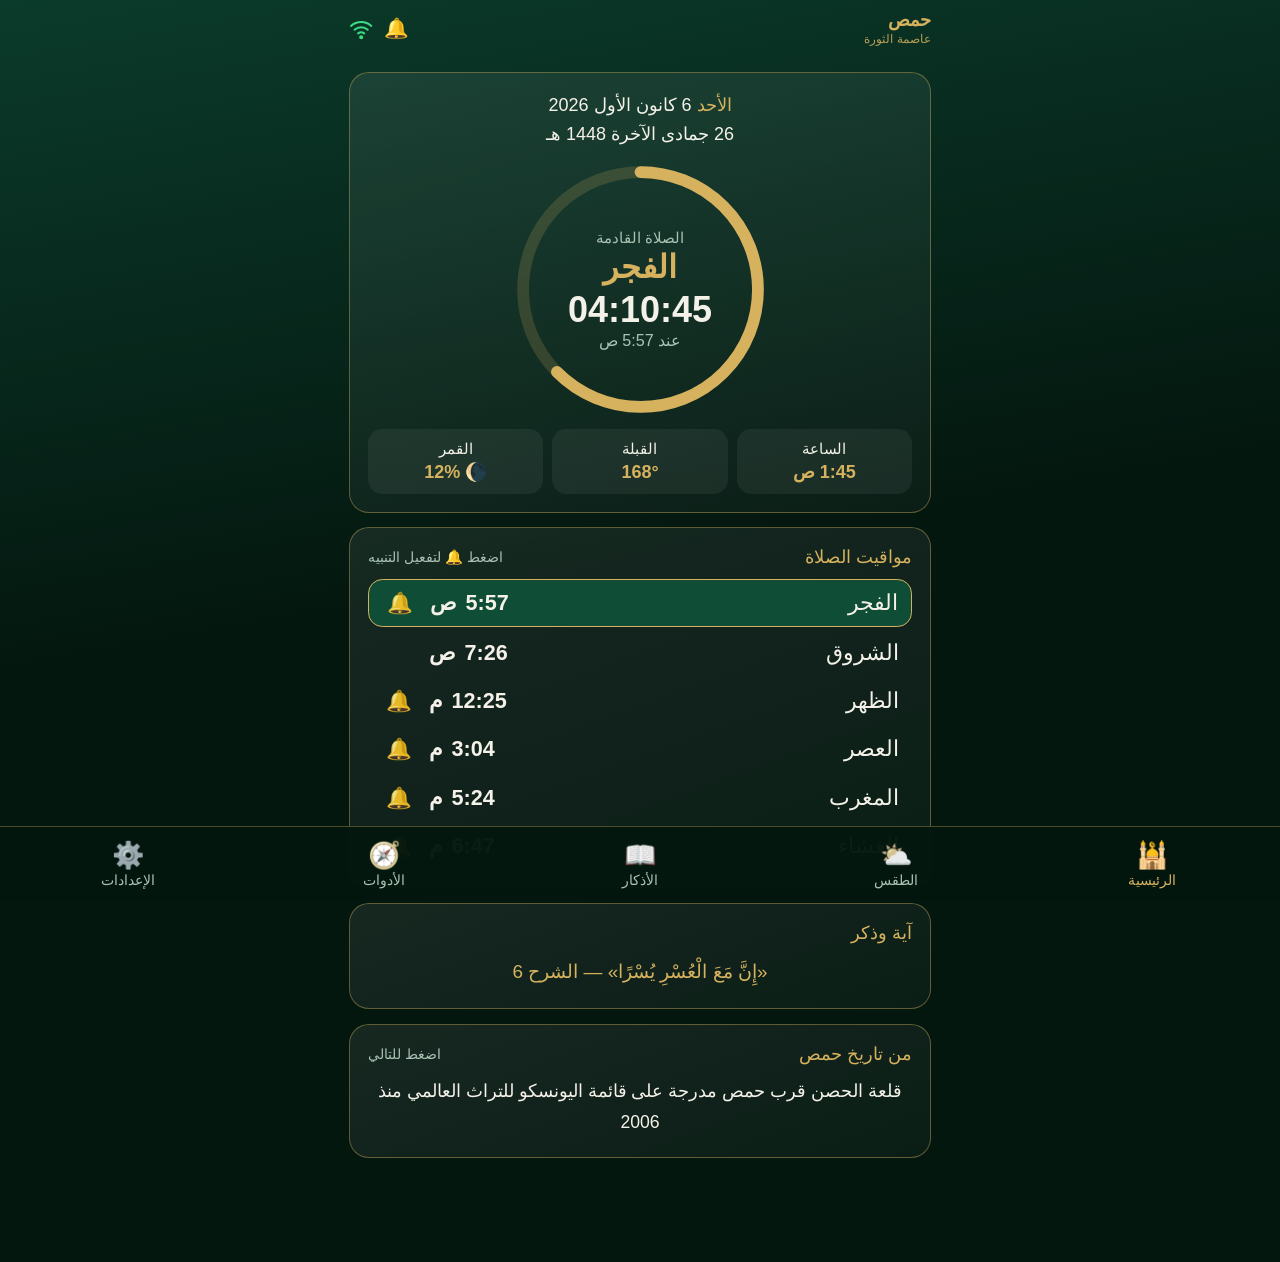
==== commit ed6c9f3e: "3.3.1: update.json and web version label [skip ci]" ====
--- a/index.html
+++ b/index.html
@@ -315,7 +315,7 @@
     <div class="sr"><span>وقت العصر</span><div class="seg" id="asr"><button data-v="1">الجمهور</button><button data-v="2">الحنفي</button></div></div>
     <div class="note">توقيت سوريا ثابت GMT+3. بعد تغيير الطريقة يمكنك ضبط الفروق بالدقائق من الأعلى لتطابق تقويم الأوقاف.</div></div>
   </div>
-  <div class="note" style="text-align:center;margin-top:1rem">مواقيت الصلاة سوريا · النسخة 3.3.0<br>من تطوير المهندس عبدالرحمن حوا · مجاني تماماً، ادعوا لي بالتوفيق 🤲🌹 · <span class="lnk" id="sup">الدعم</span></div>
+  <div class="note" style="text-align:center;margin-top:1rem">مواقيت الصلاة سوريا · النسخة 3.3.1<br>من تطوير المهندس عبدالرحمن حوا · مجاني تماماً، ادعوا لي بالتوفيق 🤲🌹 · <span class="lnk" id="sup">الدعم</span></div>
 </section>
 
 </div>
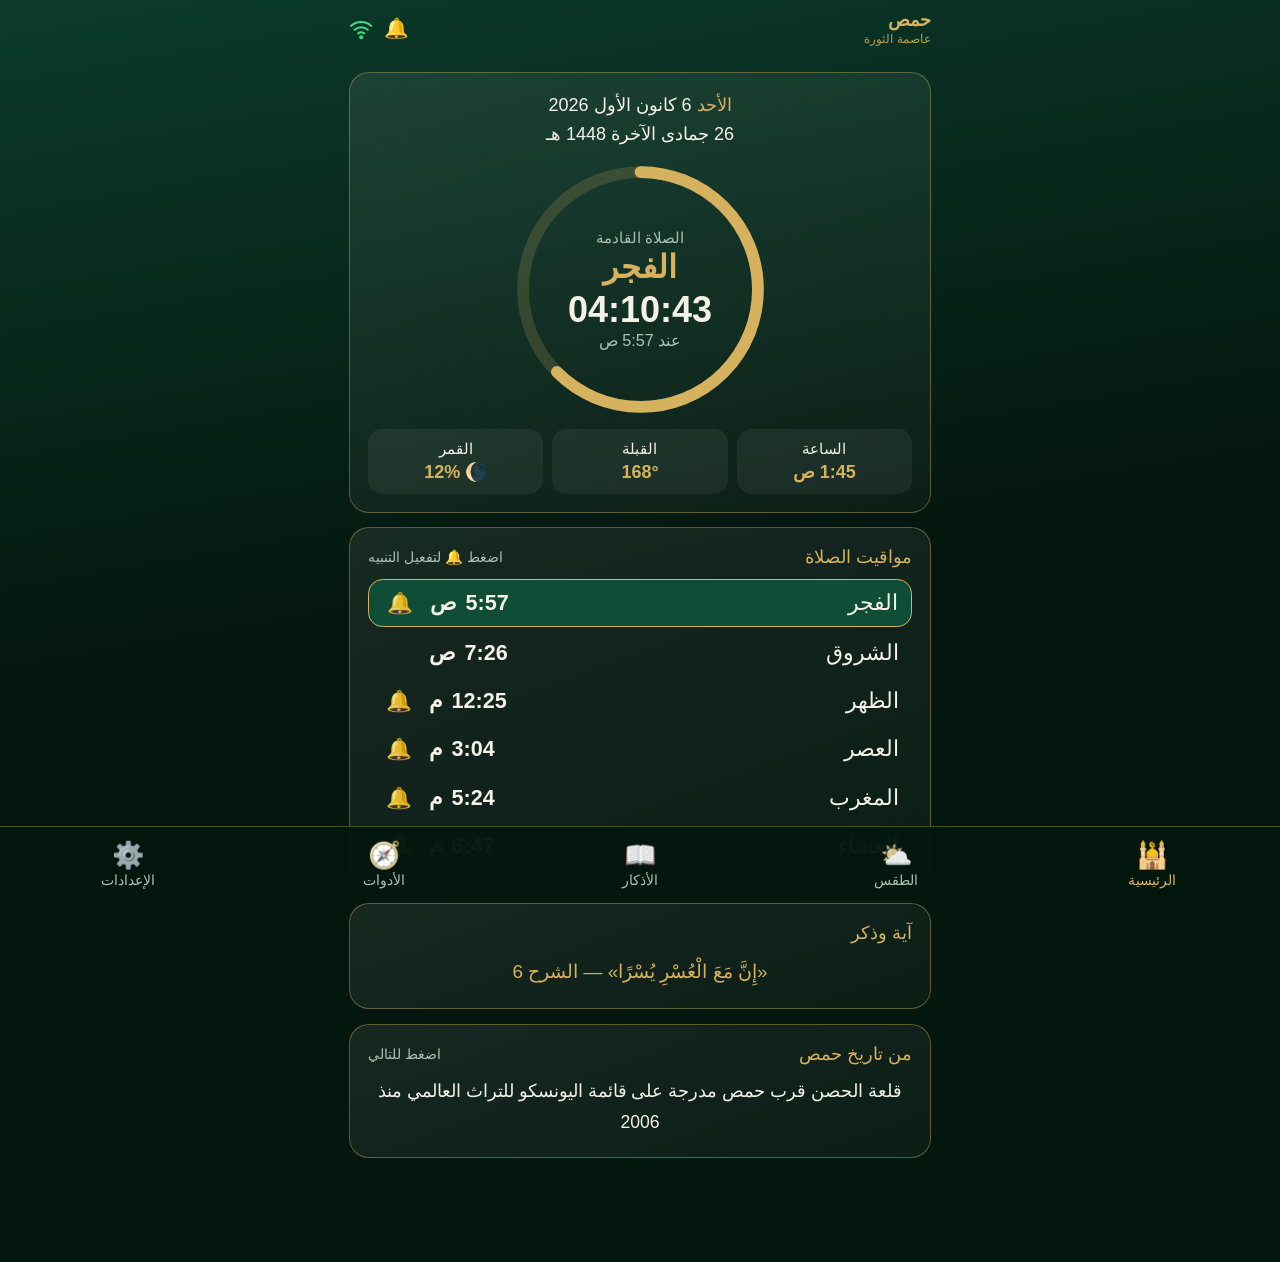
==== commit aa83ea99: "Restore previous web version label while 3.3.1 is withdrawn [skip ci]" ====
--- a/index.html
+++ b/index.html
@@ -315,7 +315,7 @@
     <div class="sr"><span>وقت العصر</span><div class="seg" id="asr"><button data-v="1">الجمهور</button><button data-v="2">الحنفي</button></div></div>
     <div class="note">توقيت سوريا ثابت GMT+3. بعد تغيير الطريقة يمكنك ضبط الفروق بالدقائق من الأعلى لتطابق تقويم الأوقاف.</div></div>
   </div>
-  <div class="note" style="text-align:center;margin-top:1rem">مواقيت الصلاة سوريا · النسخة 3.3.1<br>من تطوير المهندس عبدالرحمن حوا · مجاني تماماً، ادعوا لي بالتوفيق 🤲🌹 · <span class="lnk" id="sup">الدعم</span></div>
+  <div class="note" style="text-align:center;margin-top:1rem">مواقيت الصلاة سوريا · النسخة 3.3.0<br>من تطوير المهندس عبدالرحمن حوا · مجاني تماماً، ادعوا لي بالتوفيق 🤲🌹 · <span class="lnk" id="sup">الدعم</span></div>
 </section>
 
 </div>
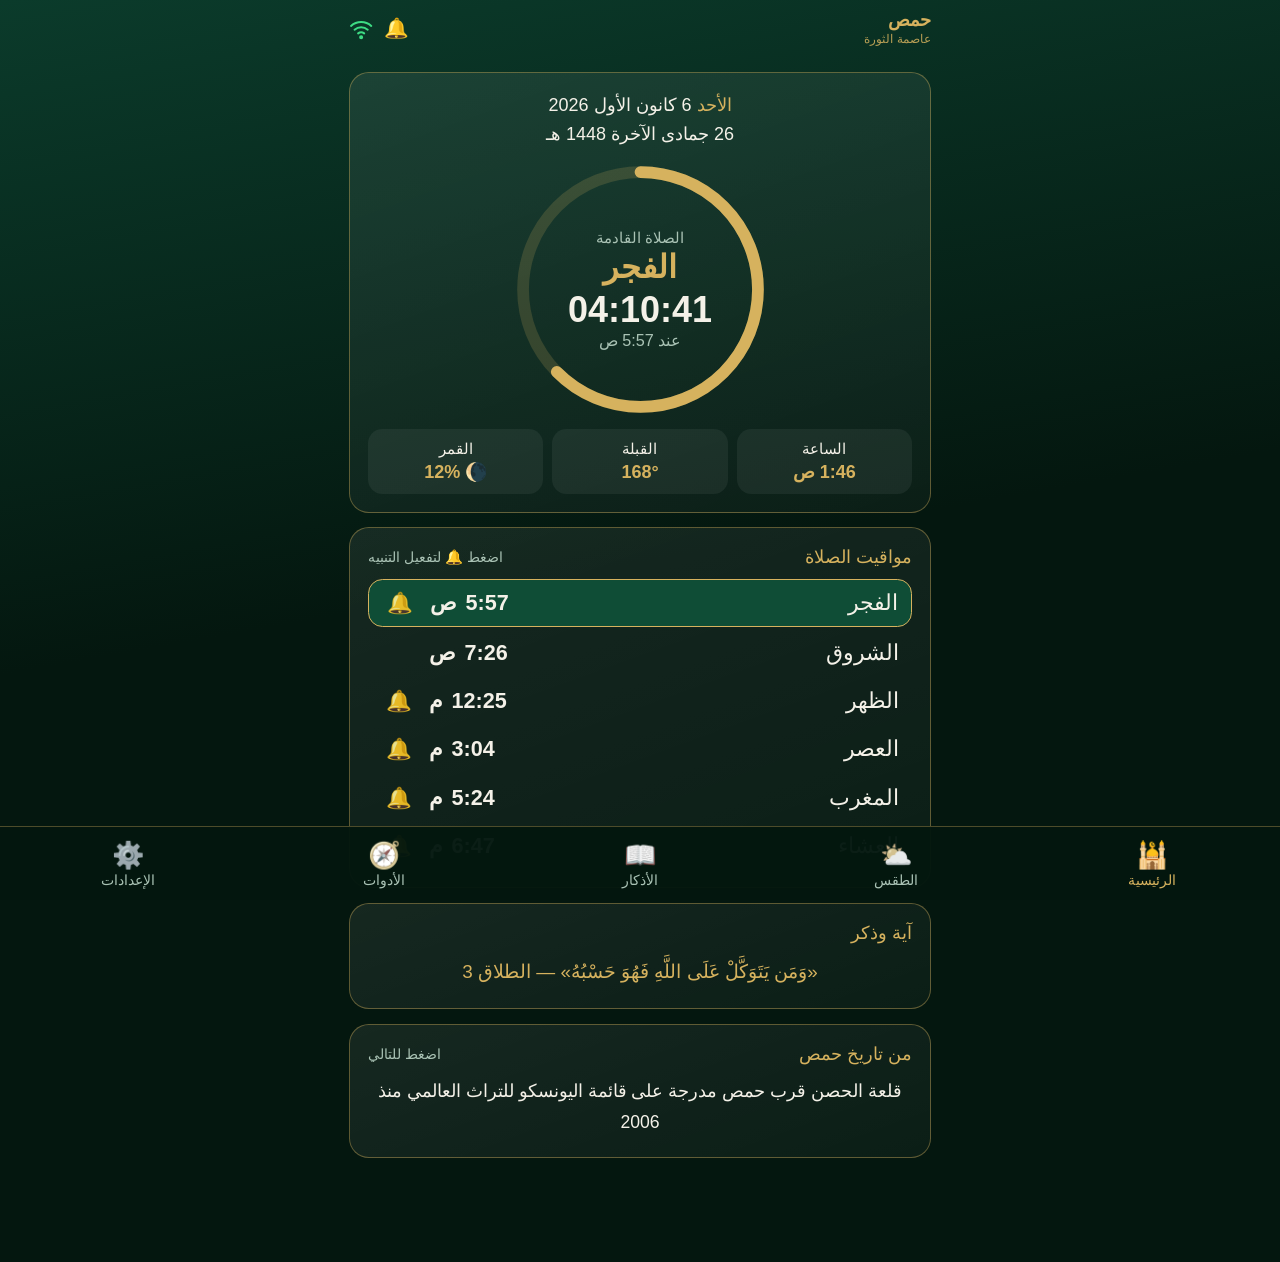
==== commit 702775b8: "Version 3.3.4: APK share card, original update check [skip ci]" ====
--- a/index.html
+++ b/index.html
@@ -315,7 +315,7 @@
     <div class="sr"><span>وقت العصر</span><div class="seg" id="asr"><button data-v="1">الجمهور</button><button data-v="2">الحنفي</button></div></div>
     <div class="note">توقيت سوريا ثابت GMT+3. بعد تغيير الطريقة يمكنك ضبط الفروق بالدقائق من الأعلى لتطابق تقويم الأوقاف.</div></div>
   </div>
-  <div class="note" style="text-align:center;margin-top:1rem">مواقيت الصلاة سوريا · النسخة 3.3.0<br>من تطوير المهندس عبدالرحمن حوا · مجاني تماماً، ادعوا لي بالتوفيق 🤲🌹 · <span class="lnk" id="sup">الدعم</span></div>
+  <div class="note" style="text-align:center;margin-top:1rem">مواقيت الصلاة سوريا · النسخة 3.3.4<br>من تطوير المهندس عبدالرحمن حوا · مجاني تماماً، ادعوا لي بالتوفيق 🤲🌹 · <span class="lnk" id="sup">الدعم</span></div>
 </section>
 
 </div>
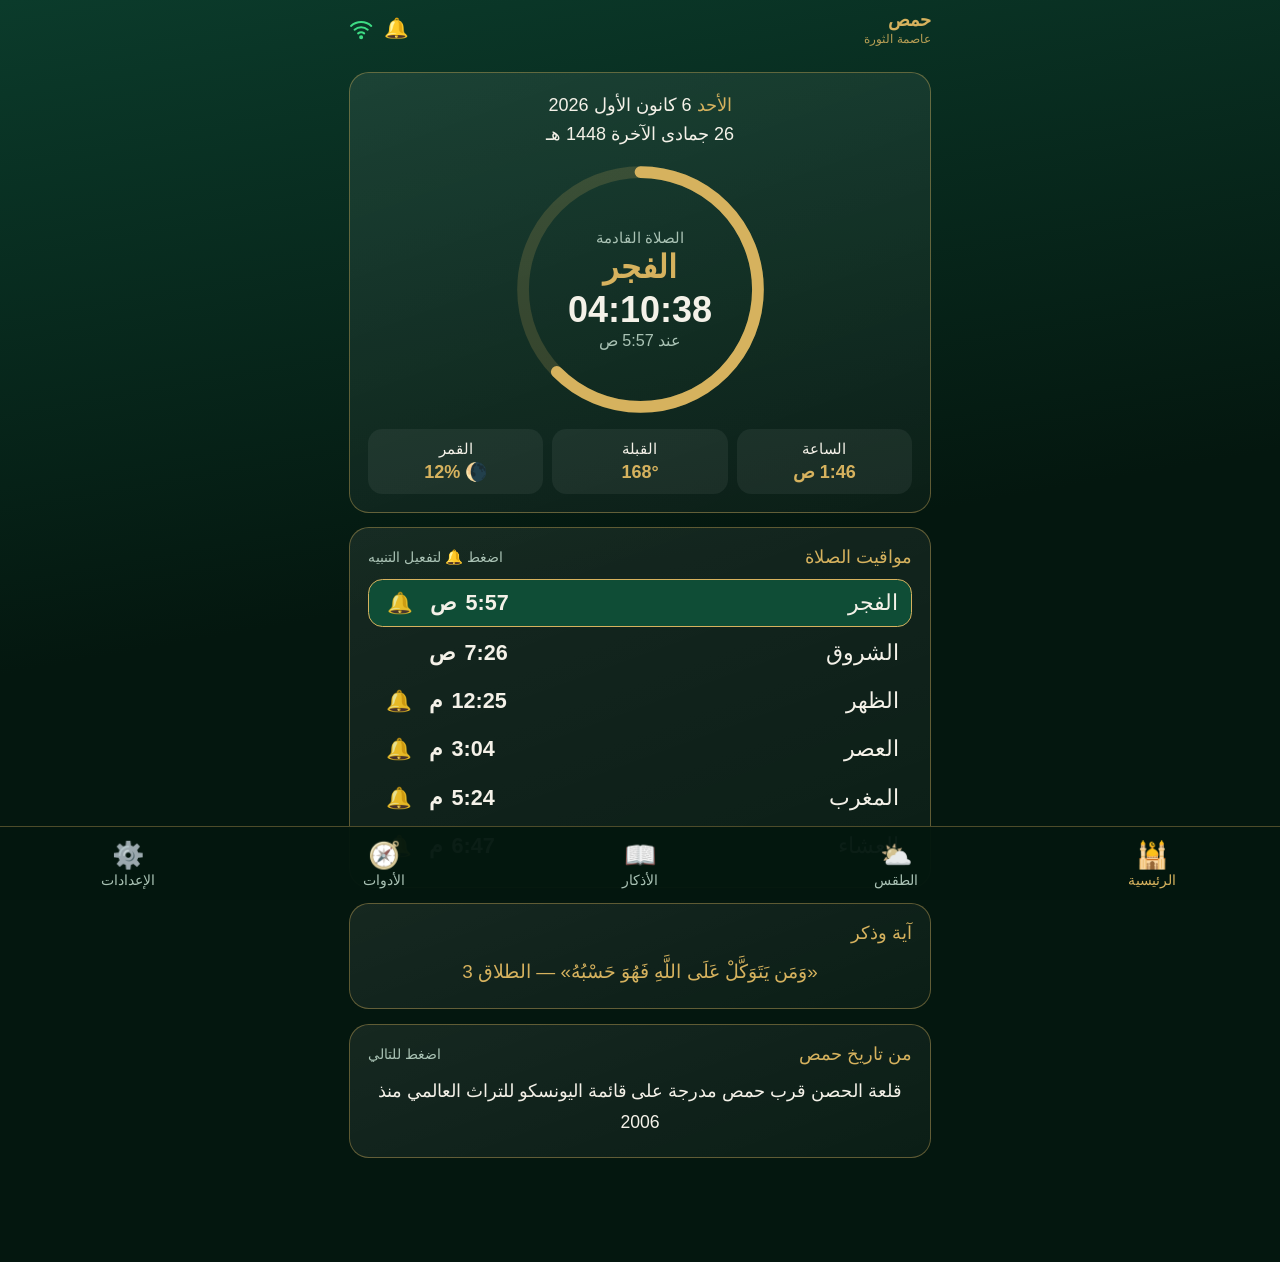
==== commit fd4f9051: "Version 3.3.5: imsakiyya widget fix [skip ci]" ====
--- a/index.html
+++ b/index.html
@@ -315,7 +315,7 @@
     <div class="sr"><span>وقت العصر</span><div class="seg" id="asr"><button data-v="1">الجمهور</button><button data-v="2">الحنفي</button></div></div>
     <div class="note">توقيت سوريا ثابت GMT+3. بعد تغيير الطريقة يمكنك ضبط الفروق بالدقائق من الأعلى لتطابق تقويم الأوقاف.</div></div>
   </div>
-  <div class="note" style="text-align:center;margin-top:1rem">مواقيت الصلاة سوريا · النسخة 3.3.4<br>من تطوير المهندس عبدالرحمن حوا · مجاني تماماً، ادعوا لي بالتوفيق 🤲🌹 · <span class="lnk" id="sup">الدعم</span></div>
+  <div class="note" style="text-align:center;margin-top:1rem">مواقيت الصلاة سوريا · النسخة 3.3.5<br>من تطوير المهندس عبدالرحمن حوا · مجاني تماماً، ادعوا لي بالتوفيق 🤲🌹 · <span class="lnk" id="sup">الدعم</span></div>
 </section>
 
 </div>
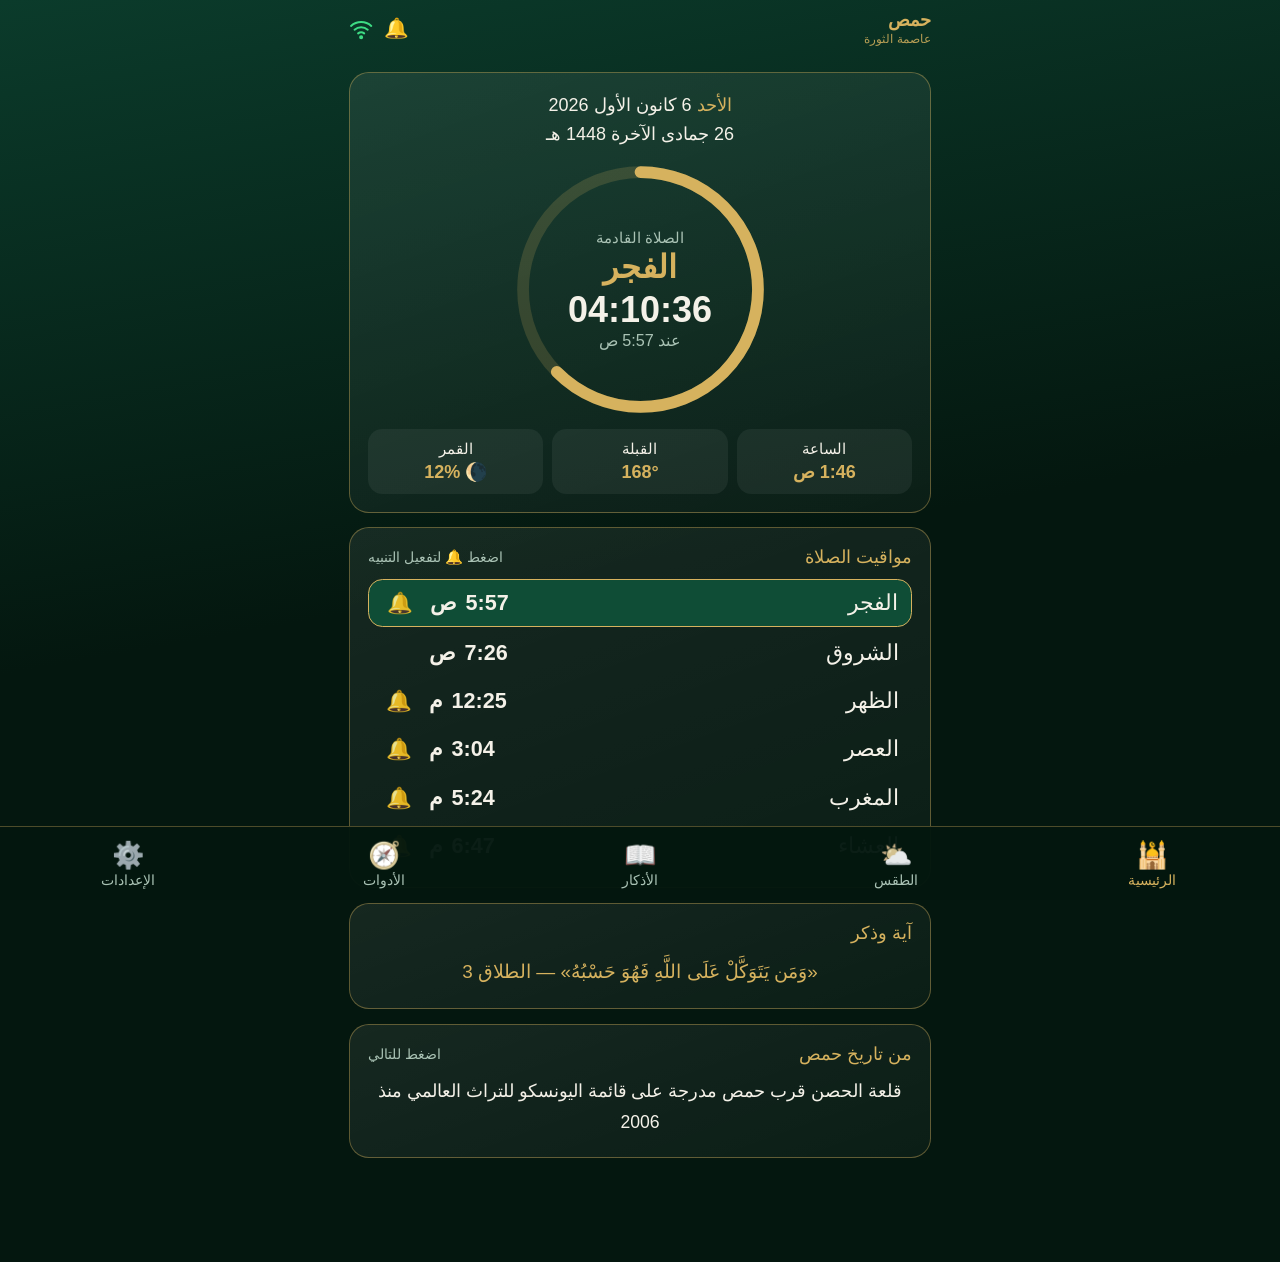
==== commit d5989c01: "Update feed to 3.4.0 [skip ci]" ====
--- a/index.html
+++ b/index.html
@@ -315,7 +315,7 @@
     <div class="sr"><span>وقت العصر</span><div class="seg" id="asr"><button data-v="1">الجمهور</button><button data-v="2">الحنفي</button></div></div>
     <div class="note">توقيت سوريا ثابت GMT+3. بعد تغيير الطريقة يمكنك ضبط الفروق بالدقائق من الأعلى لتطابق تقويم الأوقاف.</div></div>
   </div>
-  <div class="note" style="text-align:center;margin-top:1rem">مواقيت الصلاة سوريا · النسخة 3.3.5<br>من تطوير المهندس عبدالرحمن حوا · مجاني تماماً، ادعوا لي بالتوفيق 🤲🌹 · <span class="lnk" id="sup">الدعم</span></div>
+  <div class="note" style="text-align:center;margin-top:1rem">مواقيت الصلاة سوريا · النسخة 3.4.0<br>من تطوير المهندس عبدالرحمن حوا · مجاني تماماً، ادعوا لي بالتوفيق 🤲🌹 · <span class="lnk" id="sup">الدعم</span></div>
 </section>
 
 </div>
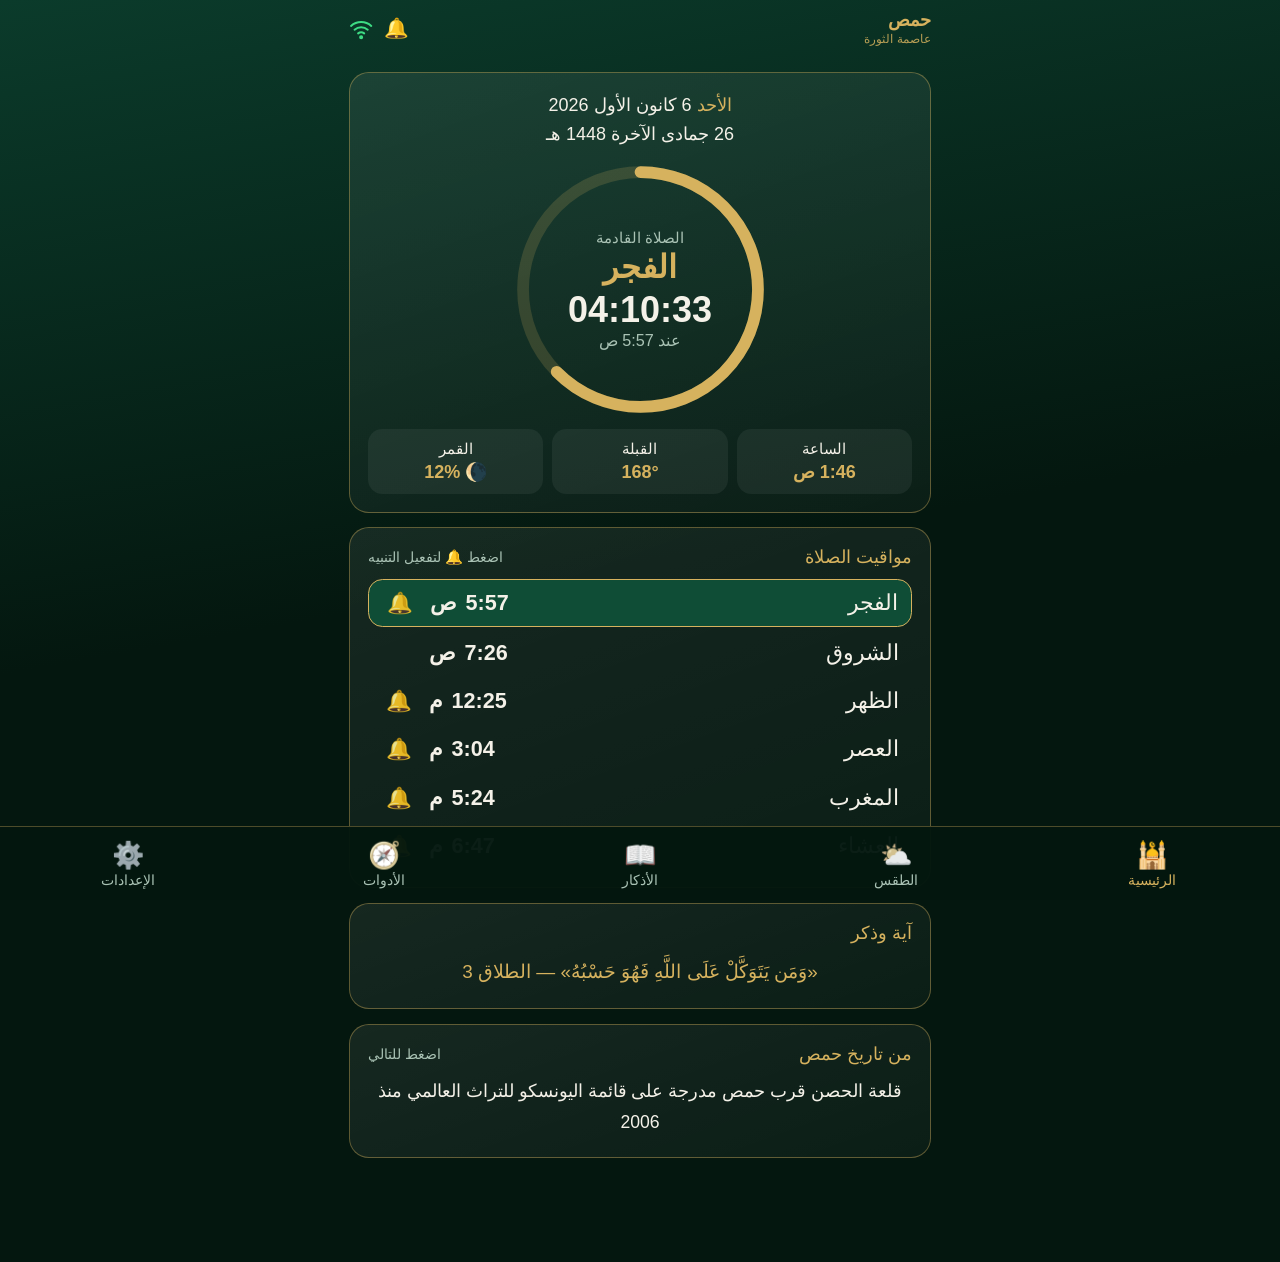
==== commit 2d306e39: "Update feed to 3.4.1 [skip ci]" ====
--- a/index.html
+++ b/index.html
@@ -315,7 +315,7 @@
     <div class="sr"><span>وقت العصر</span><div class="seg" id="asr"><button data-v="1">الجمهور</button><button data-v="2">الحنفي</button></div></div>
     <div class="note">توقيت سوريا ثابت GMT+3. بعد تغيير الطريقة يمكنك ضبط الفروق بالدقائق من الأعلى لتطابق تقويم الأوقاف.</div></div>
   </div>
-  <div class="note" style="text-align:center;margin-top:1rem">مواقيت الصلاة سوريا · النسخة 3.4.0<br>من تطوير المهندس عبدالرحمن حوا · مجاني تماماً، ادعوا لي بالتوفيق 🤲🌹 · <span class="lnk" id="sup">الدعم</span></div>
+  <div class="note" style="text-align:center;margin-top:1rem">مواقيت الصلاة سوريا · النسخة 3.4.1<br>من تطوير المهندس عبدالرحمن حوا · مجاني تماماً، ادعوا لي بالتوفيق 🤲🌹 · <span class="lnk" id="sup">الدعم</span></div>
 </section>
 
 </div>
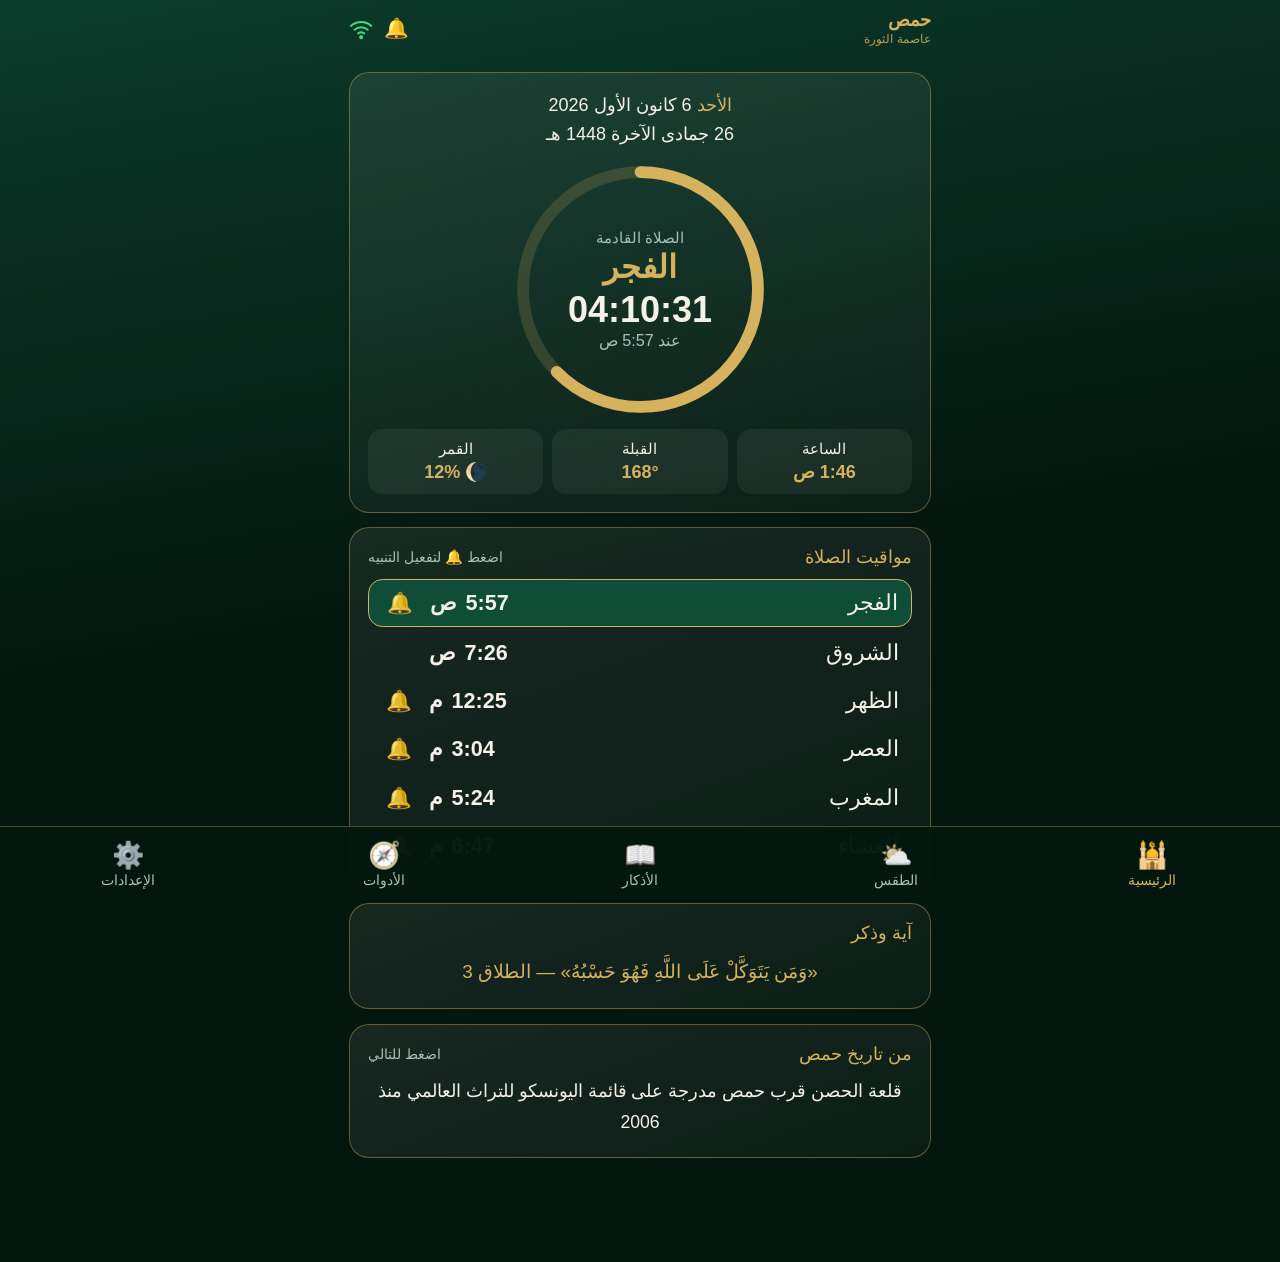
==== commit 55bb4e51: "Update feed to 3.5.0 [skip ci]" ====
--- a/index.html
+++ b/index.html
@@ -315,7 +315,7 @@
     <div class="sr"><span>وقت العصر</span><div class="seg" id="asr"><button data-v="1">الجمهور</button><button data-v="2">الحنفي</button></div></div>
     <div class="note">توقيت سوريا ثابت GMT+3. بعد تغيير الطريقة يمكنك ضبط الفروق بالدقائق من الأعلى لتطابق تقويم الأوقاف.</div></div>
   </div>
-  <div class="note" style="text-align:center;margin-top:1rem">مواقيت الصلاة سوريا · النسخة 3.4.1<br>من تطوير المهندس عبدالرحمن حوا · مجاني تماماً، ادعوا لي بالتوفيق 🤲🌹 · <span class="lnk" id="sup">الدعم</span></div>
+  <div class="note" style="text-align:center;margin-top:1rem">مواقيت الصلاة سوريا · النسخة 3.5.0<br>من تطوير المهندس عبدالرحمن حوا · مجاني تماماً، ادعوا لي بالتوفيق 🤲🌹 · <span class="lnk" id="sup">الدعم</span></div>
 </section>
 
 </div>
